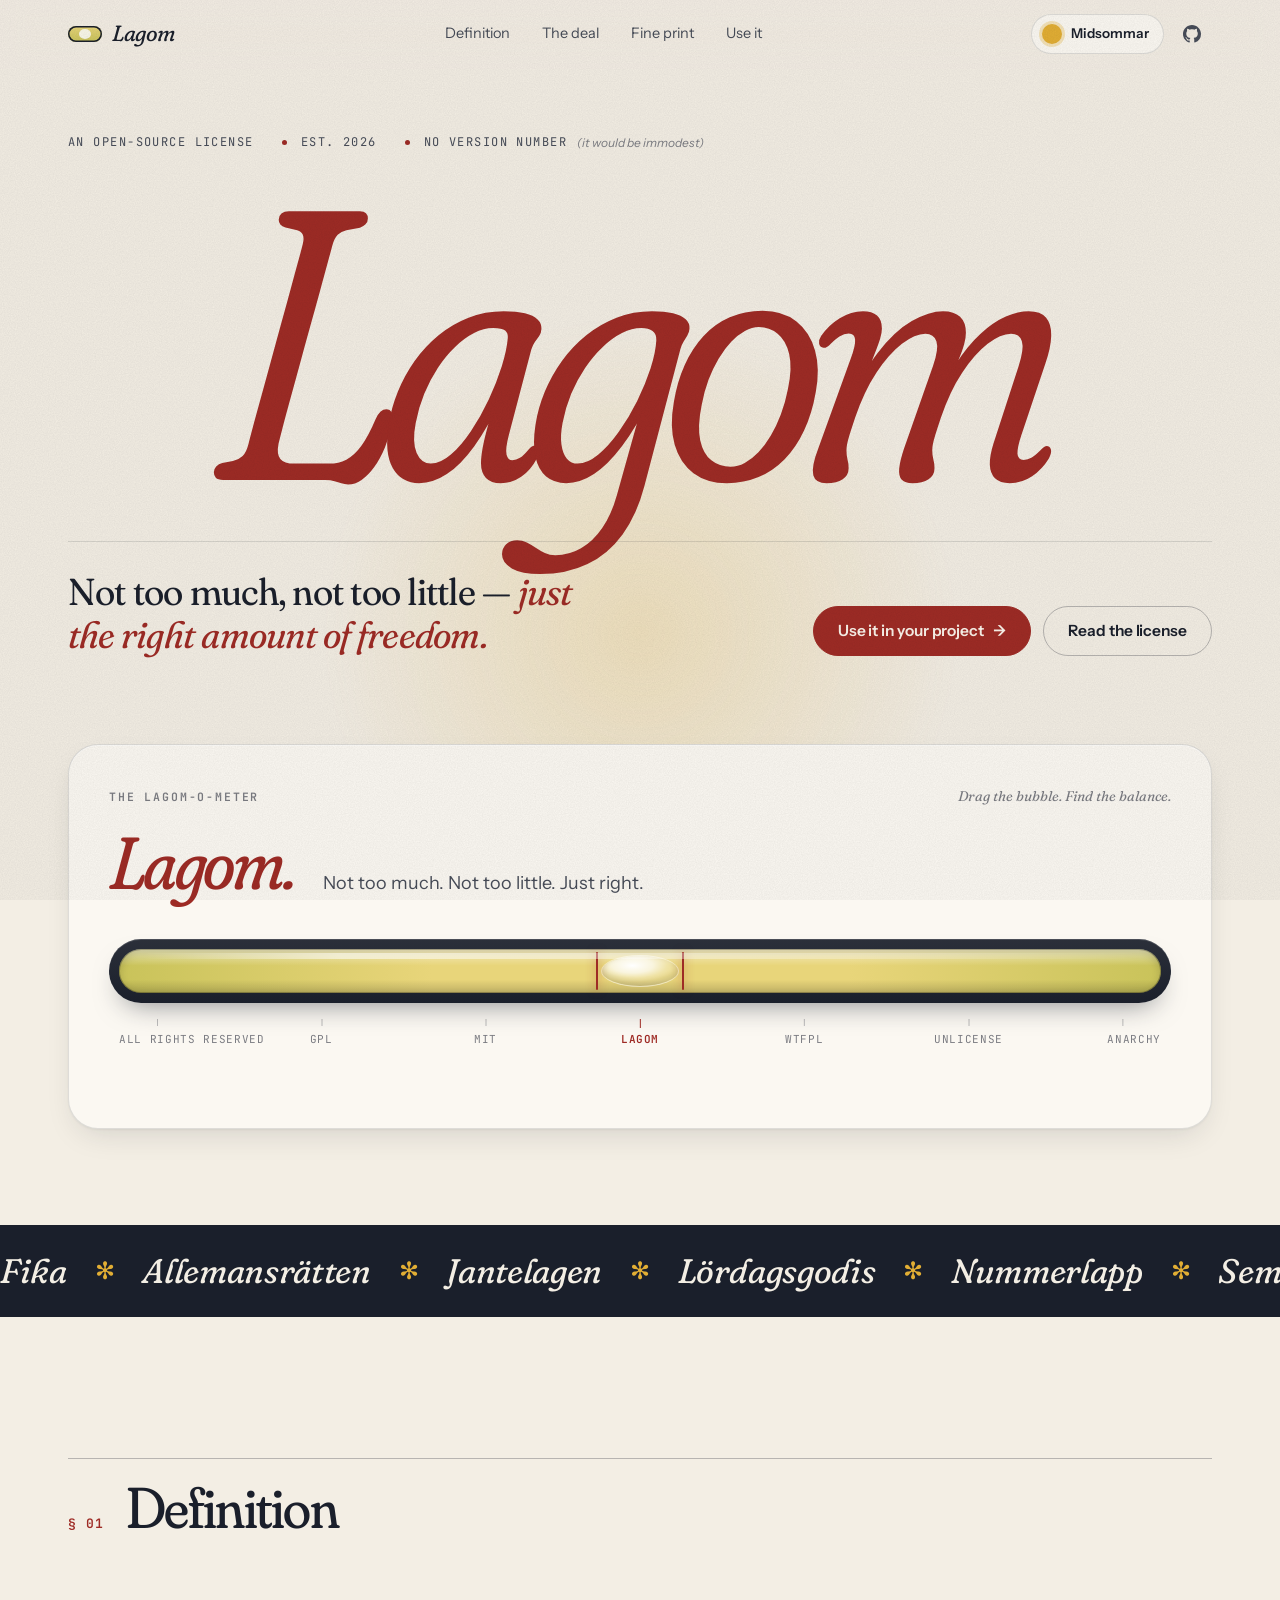
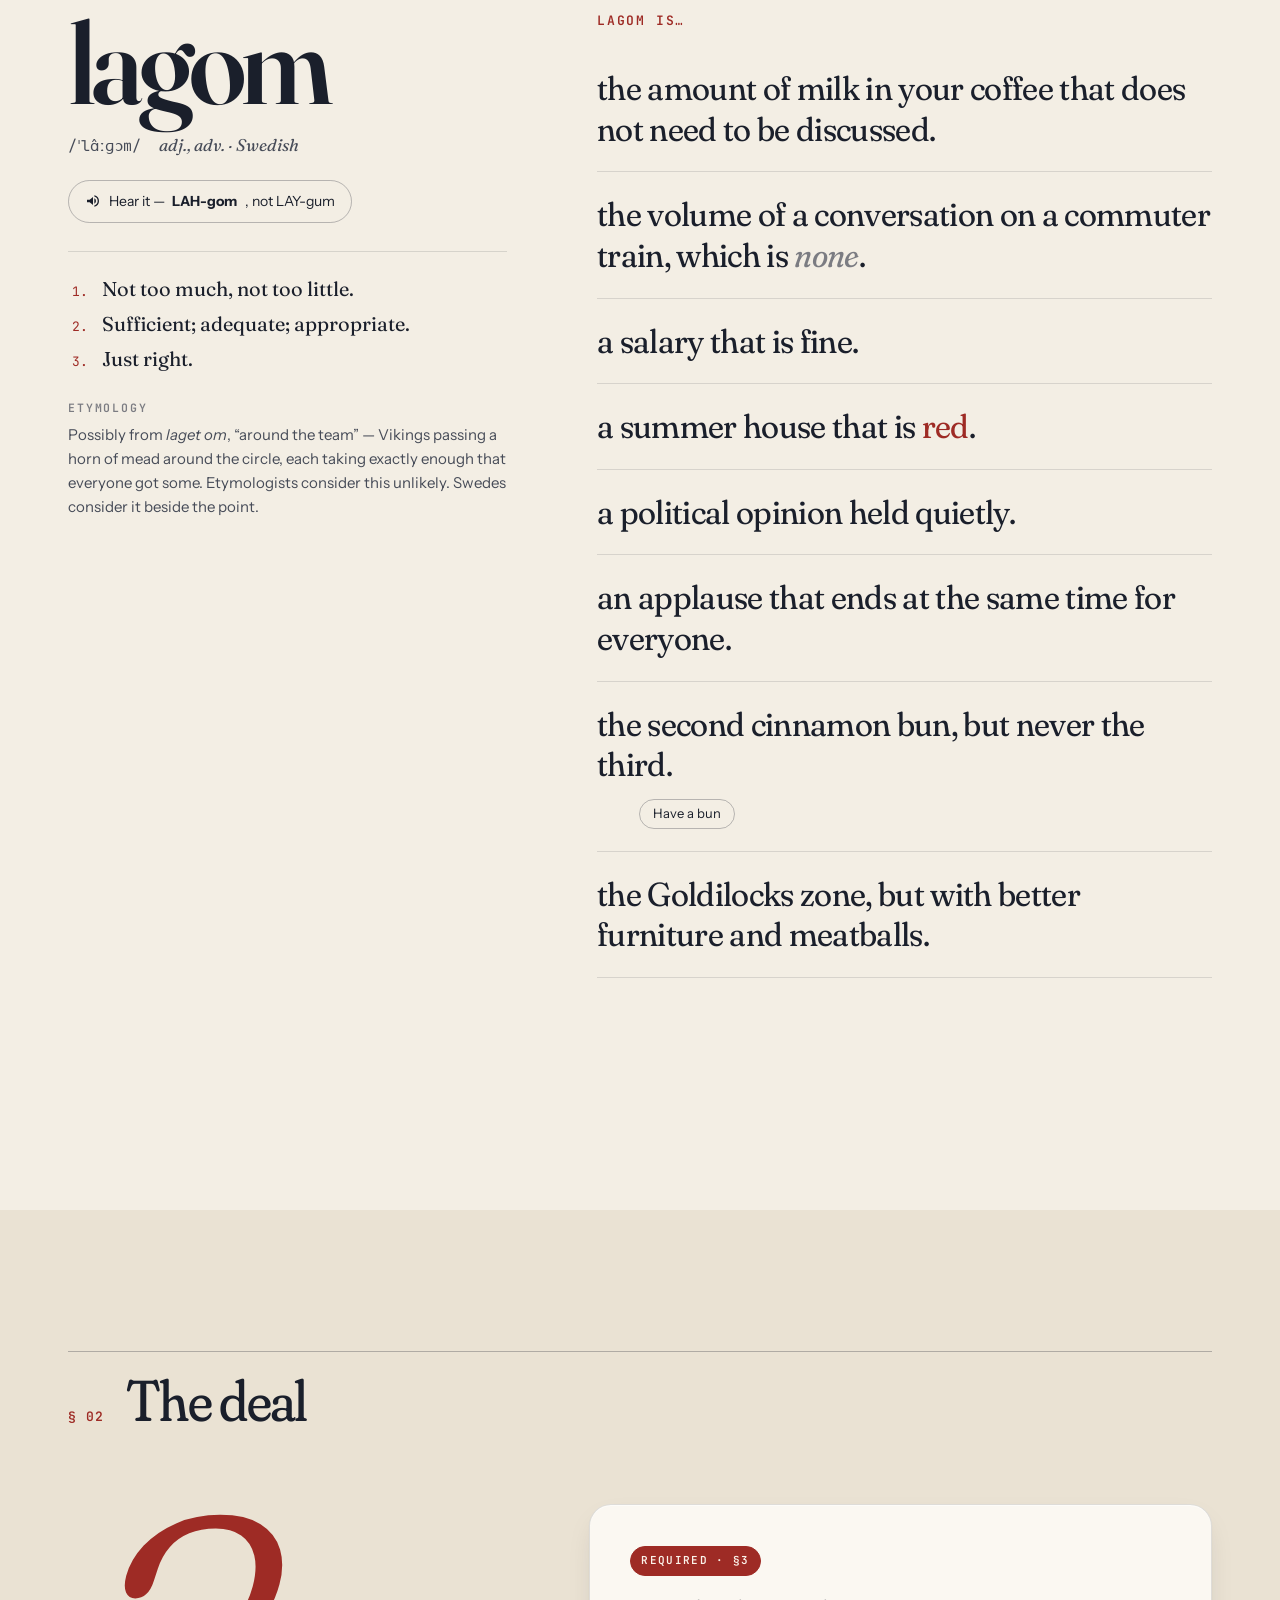
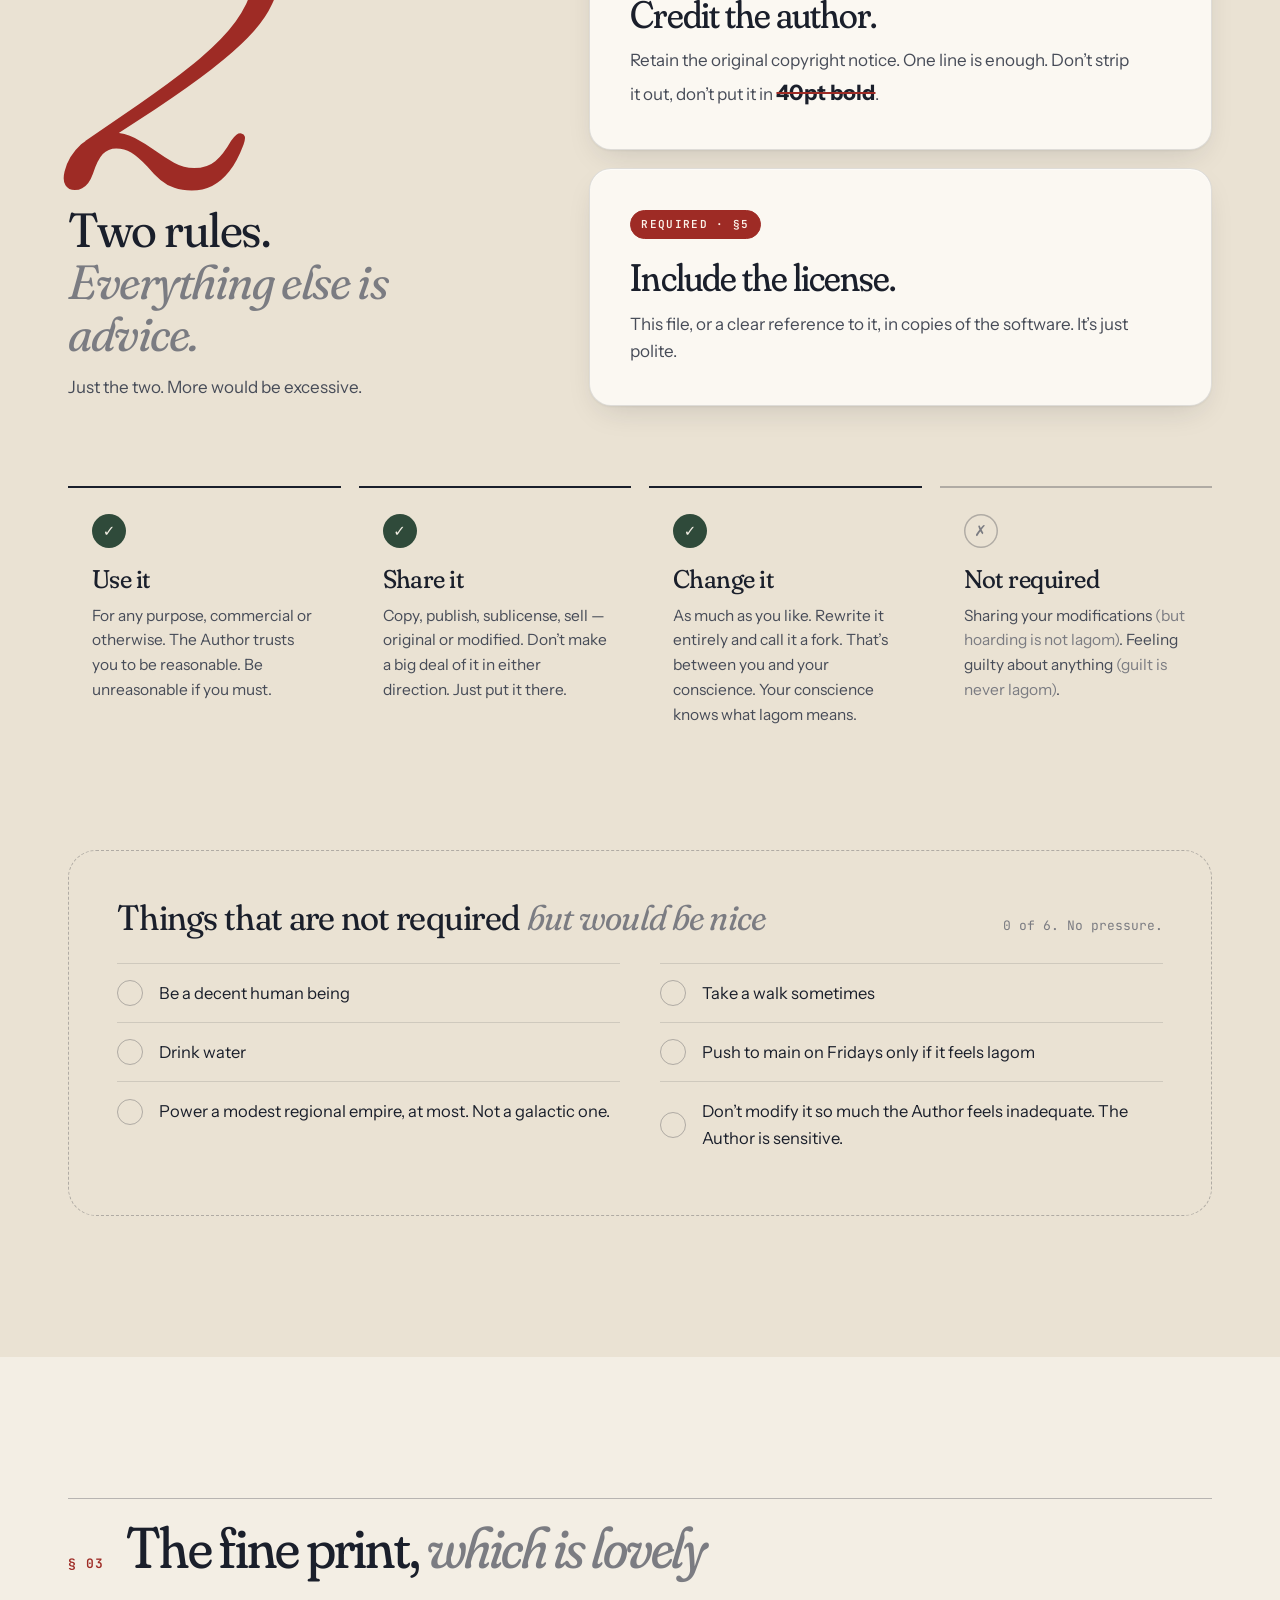
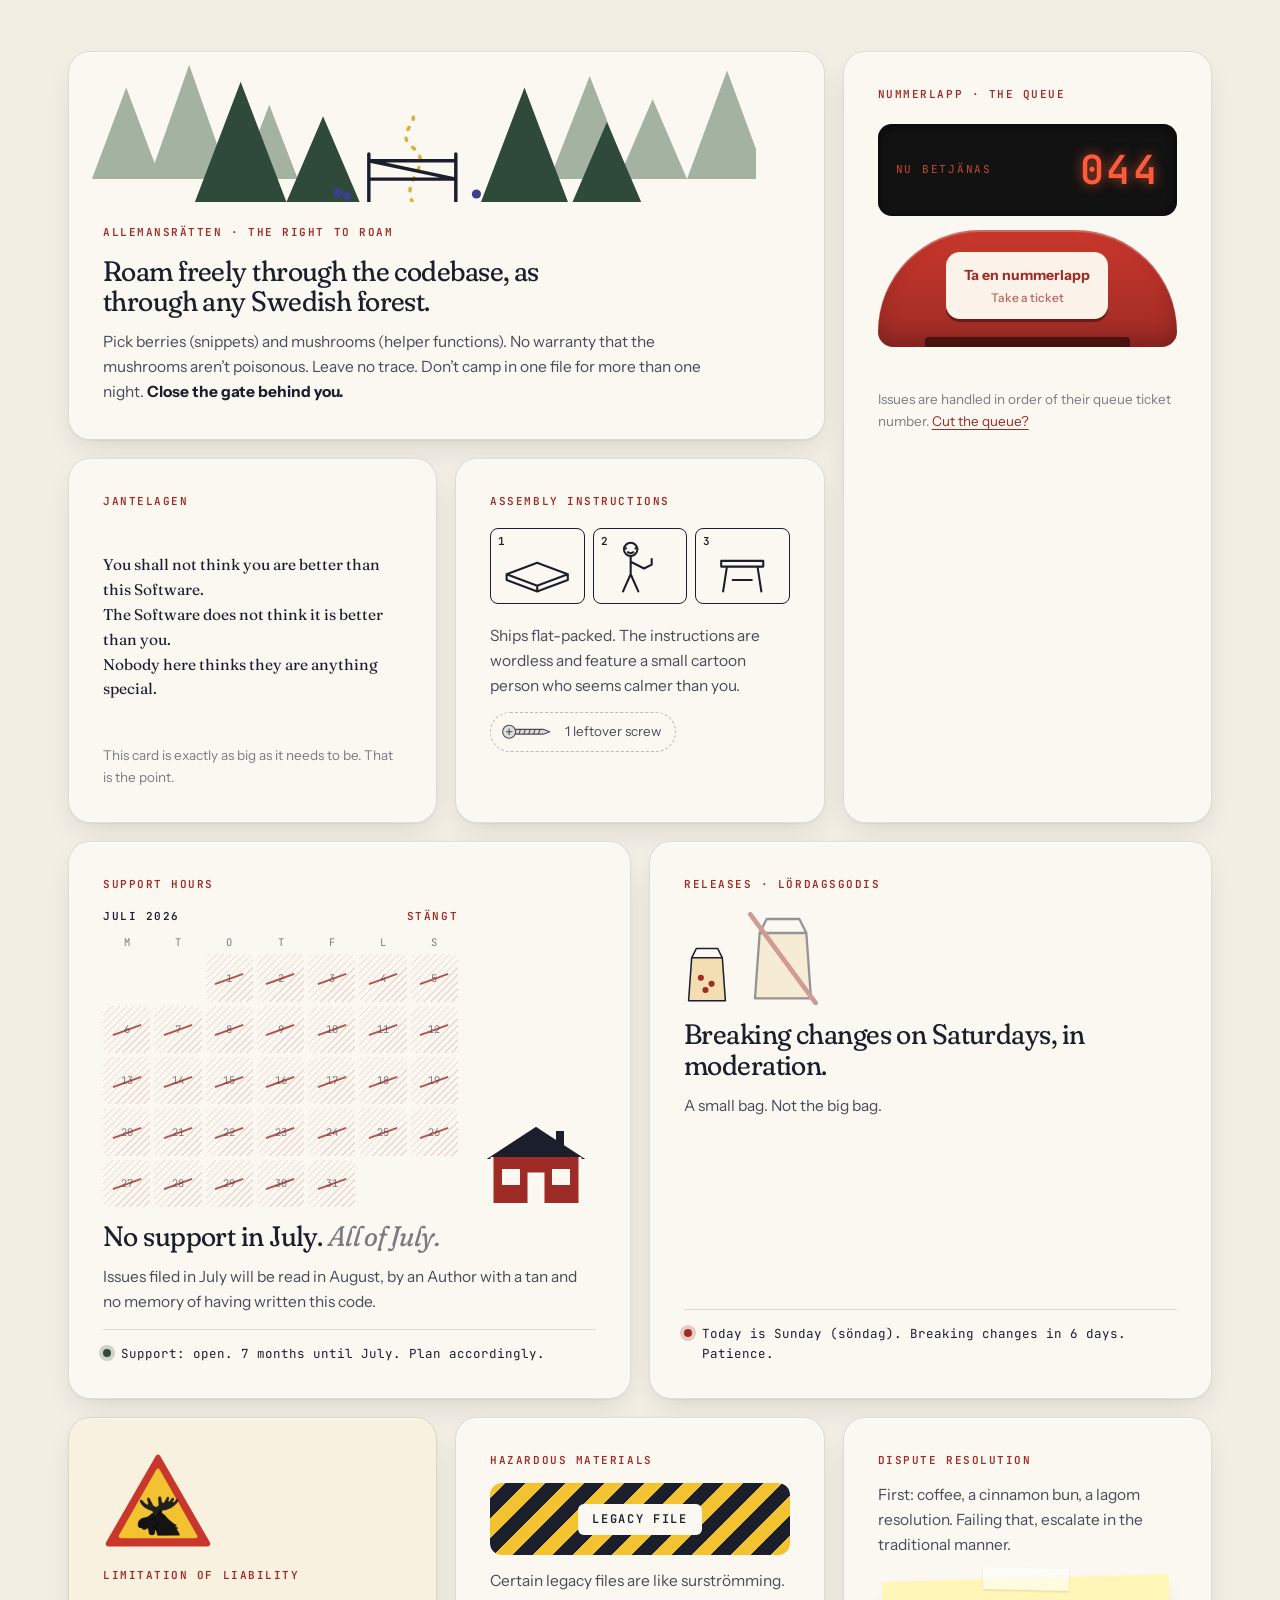
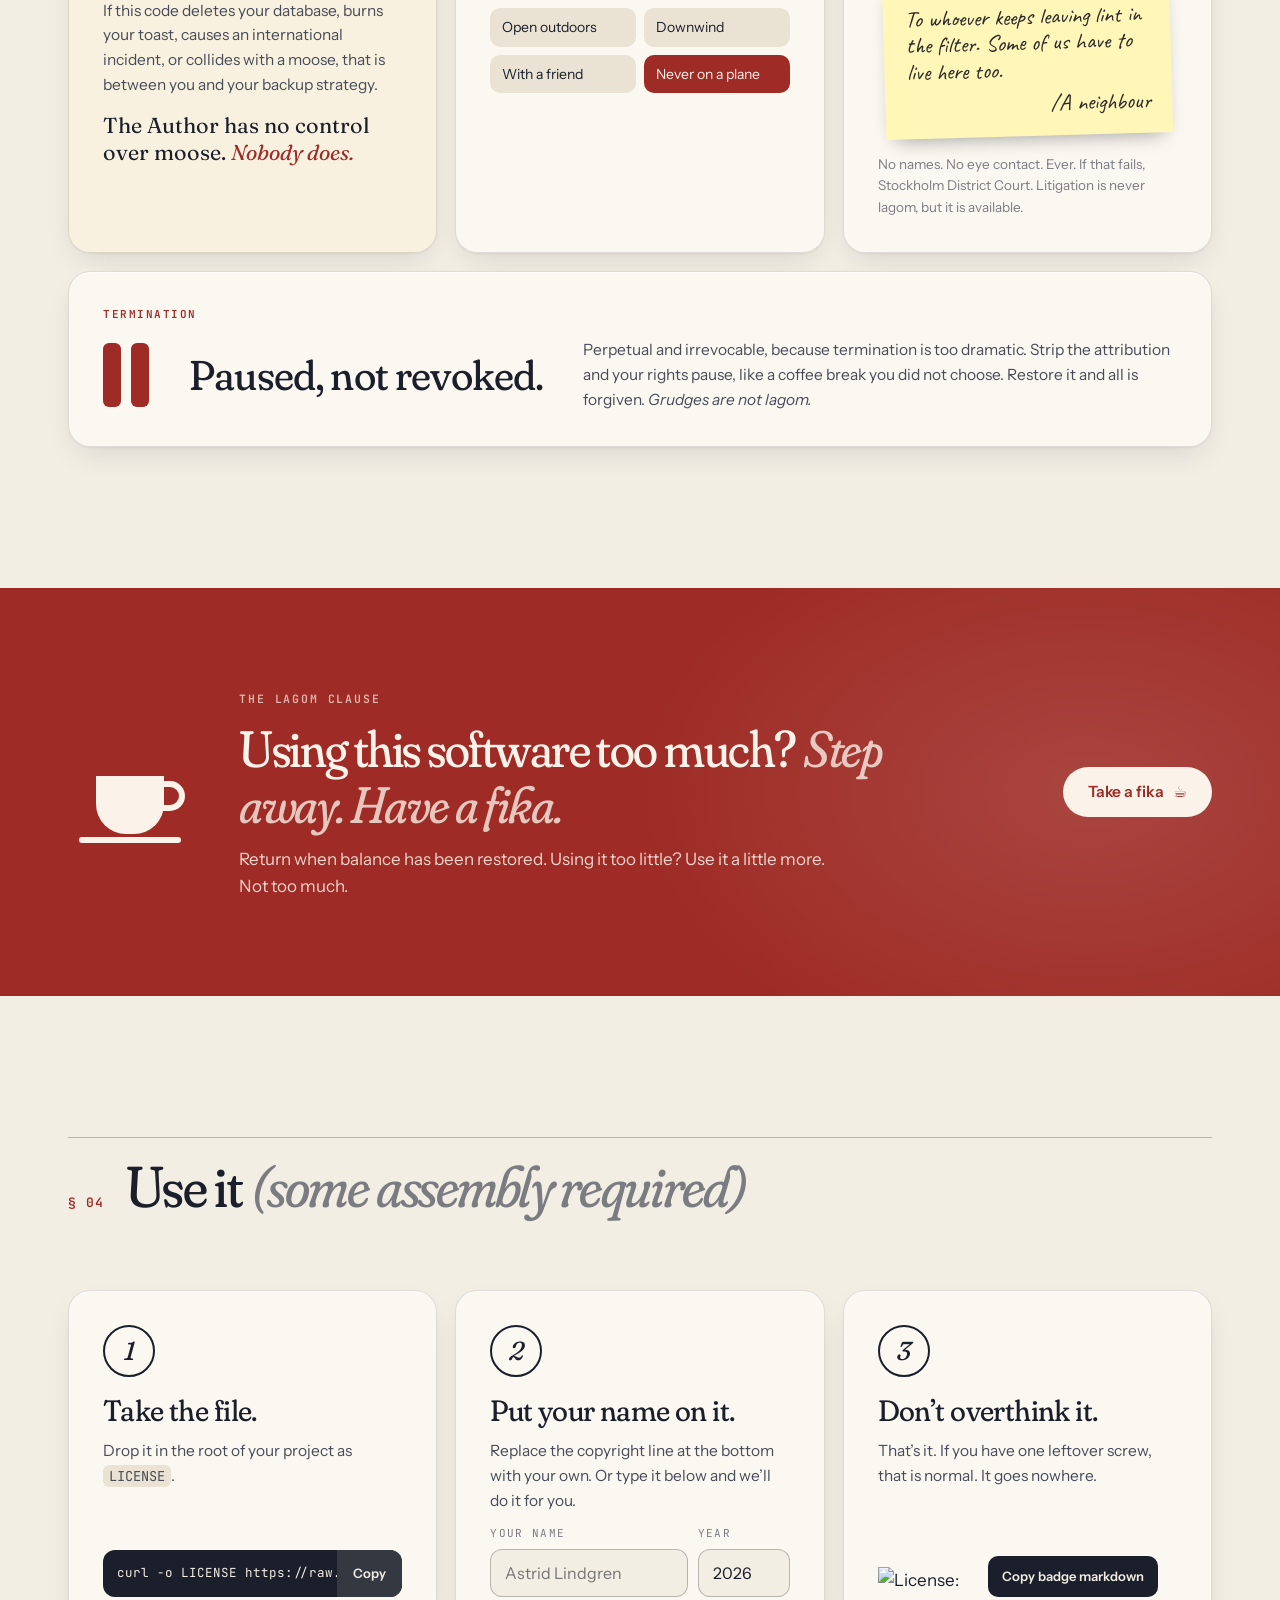
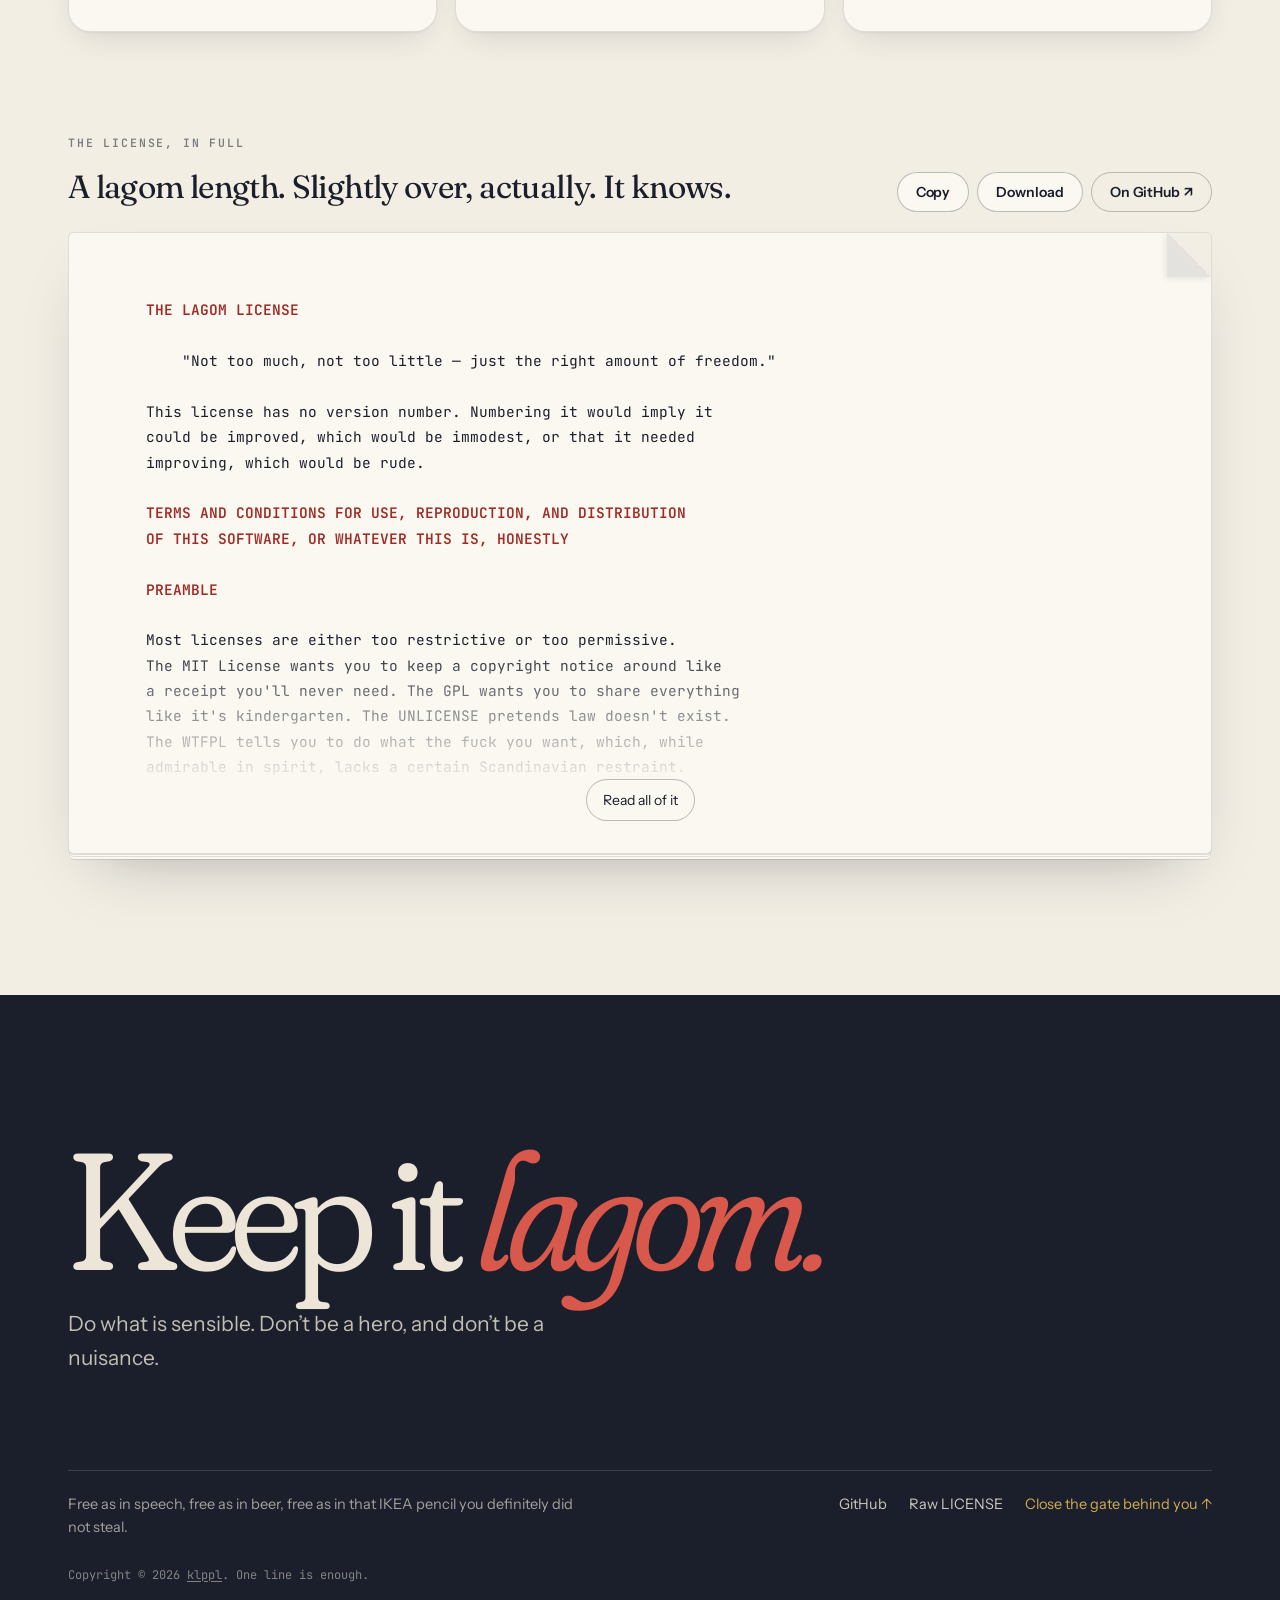
==== index.html @ e349c482 "Add website for GitHub Pages A static site for the Lagom License: spirit-level Lagom-o-meter, dictio" ====
<!doctype html>
<html lang="en">
<head>
  <meta charset="utf-8">
  <meta name="viewport" content="width=device-width, initial-scale=1">
  <title>The Lagom License</title>
  <meta name="description" content="An open-source license for software that doesn't try too hard. Not too much, not too little — just the right amount of freedom.">
  <meta name="theme-color" content="#F3EEE4" media="(prefers-color-scheme: light)">
  <meta name="theme-color" content="#12151C" media="(prefers-color-scheme: dark)">
  <meta property="og:title" content="The Lagom License">
  <meta property="og:description" content="Not too much, not too little — just the right amount of freedom.">
  <meta property="og:type" content="website">
  <meta property="og:url" content="https://klppl.github.io/lagom-license/">
  <meta name="twitter:card" content="summary">
  <link rel="icon" href="favicon.svg" type="image/svg+xml">
  <link rel="preconnect" href="https://fonts.googleapis.com">
  <link rel="preconnect" href="https://fonts.gstatic.com" crossorigin>
  <link rel="stylesheet" href="https://fonts.googleapis.com/css2?family=Fraunces:ital,opsz,wght,SOFT,WONK@0,9..144,300..800,0..100,0..1;1,9..144,300..800,0..100,0..1&family=Instrument+Sans:wght@400..700&family=JetBrains+Mono:wght@400;600&family=Caveat:wght@500&display=swap">
  <link rel="stylesheet" href="styles.css">
  <script>
    document.documentElement.classList.add('js');
    try { var t = localStorage.getItem('lagom-theme'); if (t) document.documentElement.dataset.theme = t; } catch (e) {}
  </script>
  <script src="script.js" defer></script>
</head>
<body>
  <a class="skip" href="#main">Skip to content</a>

  <!-- ─────────────────────────── NAV ─────────────────────────── -->
  <header class="nav">
    <div class="wrap nav__inner">
      <a class="nav__brand" href="#top" aria-label="The Lagom License, back to top">
        <span class="nav__mark" aria-hidden="true"><i></i></span>
        <span>Lagom</span>
      </a>
      <nav class="nav__links" aria-label="Sections">
        <a href="#definition">Definition</a>
        <a href="#deal">The deal</a>
        <a href="#fine-print">Fine print</a>
        <a href="#use">Use it</a>
      </nav>
      <div class="nav__actions">
        <button class="theme-toggle" id="themeToggle" type="button" aria-label="Switch to Midvinter (dark)">
          <span class="theme-toggle__icon" aria-hidden="true"></span>
          <span class="theme-toggle__label" id="themeLabel">Midsommar</span>
        </button>
        <a class="nav__gh" href="https://github.com/klppl/lagom-license" aria-label="View on GitHub">
          <svg viewBox="0 0 16 16" width="18" height="18" aria-hidden="true"><path fill="currentColor" d="M8 0C3.58 0 0 3.58 0 8c0 3.54 2.29 6.53 5.47 7.59.4.07.55-.17.55-.38 0-.19-.01-.82-.01-1.49-2.01.37-2.53-.49-2.69-.94-.09-.23-.48-.94-.82-1.13-.28-.15-.68-.52-.01-.53.63-.01 1.08.58 1.23.82.72 1.21 1.87.87 2.33.66.07-.52.28-.87.51-1.07-1.78-.2-3.64-.89-3.64-3.95 0-.87.31-1.59.82-2.15-.08-.2-.36-1.02.08-2.12 0 0 .67-.21 2.2.82.64-.18 1.32-.27 2-.27.68 0 1.36.09 2 .27 1.53-1.04 2.2-.82 2.2-.82.44 1.1.16 1.92.08 2.12.51.56.82 1.27.82 2.15 0 3.07-1.87 3.75-3.65 3.95.29.25.54.73.54 1.48 0 1.07-.01 1.93-.01 2.2 0 .21.15.46.55.38A8.013 8.013 0 0016 8c0-4.42-3.58-8-8-8z"/></svg>
        </a>
      </div>
    </div>
  </header>

  <main id="main">
    <!-- ─────────────────────────── HERO ─────────────────────────── -->
    <section class="hero" id="top">
      <div class="wrap">
        <ul class="hero__meta rise" style="--d:.05s">
          <li>An open-source license</li>
          <li>Est. 2026</li>
          <li>No version number <span class="muted">(it would be immodest)</span></li>
        </ul>

        <h1 class="hero__title">
          <span class="visually-hidden">The Lagom License</span>
          <span class="hero__word" aria-hidden="true">
            <span style="--i:0">L</span><span style="--i:1">a</span><span style="--i:2">g</span><span style="--i:3">o</span><span style="--i:4">m</span>
          </span>
        </h1>

        <div class="hero__sub rise" style="--d:.7s">
          <p class="hero__tagline">Not too much, not too little — <em>just the right amount of freedom.</em></p>
          <div class="hero__ctas">
            <a class="btn btn--primary" href="#use">Use it in your project <span aria-hidden="true">→</span></a>
            <a class="btn btn--ghost" href="#license">Read the license</a>
          </div>
        </div>

        <!-- The Lagom-o-meter: a spirit level -->
        <figure class="level rise" style="--d:.9s" id="levelRoot" data-state="lagom">
          <figcaption class="level__head">
            <span class="eyebrow">The Lagom-o-meter</span>
            <span class="level__hint">Drag the bubble. Find the balance.</span>
          </figcaption>
          <div class="level__readout">
            <output class="level__word" id="levelWord" for="level">Lagom.</output>
            <p class="level__quip" id="levelQuip" aria-live="polite">Not too much. Not too little. Just right.</p>
          </div>
          <div class="level__body" id="levelBody">
            <div class="level__instrument">
              <input class="level__input" type="range" id="level" min="0" max="100" step="1" value="50" aria-label="How much license do you want?" aria-valuetext="Lagom">
              <span class="level__marks" aria-hidden="true"><i></i><i></i></span>
              <span class="level__glint" aria-hidden="true"></span>
            </div>
            <ol class="level__ticks" aria-hidden="true">
              <li style="--p:0"><span class="long">All rights reserved</span><span class="short">Reserved</span></li>
              <li style="--p:17" class="opt">GPL</li>
              <li style="--p:34" class="opt">MIT</li>
              <li style="--p:50" class="is-center">Lagom</li>
              <li style="--p:67" class="opt">WTFPL</li>
              <li style="--p:84" class="opt">Unlicense</li>
              <li style="--p:100">Anarchy</li>
            </ol>
          </div>
          <p class="level__confetti" id="levelConfetti" aria-hidden="true">Confetti withheld. It would not be lagom.</p>
        </figure>
      </div>
    </section>

    <!-- ─────────────────────────── MARQUEE ─────────────────────────── -->
    <div class="marquee" aria-hidden="true">
      <div class="marquee__track">
        <span>Fika</span><b>✻</b><span>Allemansrätten</span><b>✻</b><span>Jantelagen</span><b>✻</b><span>Lördagsgodis</span><b>✻</b><span>Nummerlapp</span><b>✻</b><span>Semester</span><b>✻</b><span>Kanelbulle</span><b>✻</b><span>Surströmming</span><b>✻</b><span>Älgvarning</span><b>✻</b><span>Lagom</span><b>✻</b>
        <span>Fika</span><b>✻</b><span>Allemansrätten</span><b>✻</b><span>Jantelagen</span><b>✻</b><span>Lördagsgodis</span><b>✻</b><span>Nummerlapp</span><b>✻</b><span>Semester</span><b>✻</b><span>Kanelbulle</span><b>✻</b><span>Surströmming</span><b>✻</b><span>Älgvarning</span><b>✻</b><span>Lagom</span><b>✻</b>
      </div>
    </div>

    <!-- ─────────────────────────── DEFINITION ─────────────────────────── -->
    <section class="section" id="definition">
      <div class="wrap">
        <header class="sec-head reveal">
          <span class="sec-head__num">§ 01</span>
          <h2 class="sec-head__title">Definition</h2>
        </header>

        <div class="def">
          <aside class="def__entry reveal">
            <p class="def__word">lagom</p>
            <p class="def__phon">
              <span class="mono">/ˈlɑ̂ːɡɔm/</span>
              <span class="def__pos">adj., adv. · Swedish</span>
            </p>
            <button class="pill-btn" id="sayIt" type="button">
              <svg viewBox="0 0 24 24" width="16" height="16" aria-hidden="true"><path fill="currentColor" d="M3 10v4h4l5 4V6L7 10H3zm13.5 2a4.5 4.5 0 00-2.5-4.03v8.05A4.5 4.5 0 0016.5 12zM14 3.23v2.06a7 7 0 010 13.42v2.06A9 9 0 0014 3.23z"/></svg>
              Hear it — <strong>LAH-gom</strong>, not LAY-gum
            </button>
            <ol class="def__senses">
              <li>Not too much, not too little.</li>
              <li>Sufficient; adequate; appropriate.</li>
              <li>Just right.</li>
            </ol>
            <p class="def__etym">
              <span class="eyebrow">Etymology</span>
              Possibly from <em>laget om</em>, “around the team” — Vikings passing a horn of mead around the circle, each taking exactly enough that everyone got some. Etymologists consider this unlikely. Swedes consider it beside the point.
            </p>
          </aside>

          <div class="def__list">
            <p class="def__lead reveal">Lagom is…</p>
            <ul class="lines">
              <li class="reveal">the amount of milk in your coffee that does not need to be discussed.</li>
              <li class="reveal">the volume of a conversation on a commuter train, which is <em>none</em>.</li>
              <li class="reveal">a salary that is fine.</li>
              <li class="reveal">a summer house that is <span class="falu">red</span>.</li>
              <li class="reveal">a political opinion held quietly.</li>
              <li class="reveal">an applause that ends at the same time for everyone.</li>
              <li class="reveal lines__bun">
                <span>the second cinnamon bun, but never the third.</span>
                <span class="bun" id="bun" data-count="0">
                  <span class="bun__plate" id="bunPlate" aria-hidden="true"></span>
                  <button class="pill-btn pill-btn--small" id="bunBtn" type="button">Have a bun</button>
                  <span class="bun__msg" id="bunMsg" aria-live="polite"></span>
                </span>
              </li>
              <li class="reveal">the Goldilocks zone, but with better furniture and meatballs.</li>
            </ul>
            <p class="def__coda reveal">It cannot be measured, only felt. To ask <q>how much is lagom?</q> is itself slightly un‑lagom.</p>
          </div>
        </div>
      </div>
    </section>

    <!-- ─────────────────────────── THE DEAL ─────────────────────────── -->
    <section class="section section--alt" id="deal">
      <div class="wrap">
        <header class="sec-head reveal">
          <span class="sec-head__num">§ 02</span>
          <h2 class="sec-head__title">The deal</h2>
        </header>

        <div class="deal">
          <div class="deal__intro reveal">
            <p class="deal__two" aria-hidden="true">2</p>
            <h3 class="deal__headline">Two rules.<br><em>Everything else is advice.</em></h3>
            <p class="deal__lede">Just the two. More would be excessive.</p>
          </div>

          <div class="deal__rules">
            <article class="rule reveal">
              <span class="chip chip--req">Required · §3</span>
              <h4>Credit the author.</h4>
              <p>Retain the original copyright notice. One line is enough. Don’t strip it out, don’t put it in <span class="big-bold">40pt bold</span>.</p>
            </article>
            <article class="rule reveal">
              <span class="chip chip--req">Required · §5</span>
              <h4>Include the license.</h4>
              <p>This file, or a clear reference to it, in copies of the software. It’s just polite.</p>
            </article>
          </div>
        </div>

        <div class="grants">
          <article class="grant reveal">
            <span class="grant__icon" aria-hidden="true">✓</span>
            <h4>Use it</h4>
            <p>For any purpose, commercial or otherwise. The Author trusts you to be reasonable. Be unreasonable if you must.</p>
          </article>
          <article class="grant reveal">
            <span class="grant__icon" aria-hidden="true">✓</span>
            <h4>Share it</h4>
            <p>Copy, publish, sublicense, sell — original or modified. Don’t make a big deal of it in either direction. Just put it there.</p>
          </article>
          <article class="grant reveal">
            <span class="grant__icon" aria-hidden="true">✓</span>
            <h4>Change it</h4>
            <p>As much as you like. Rewrite it entirely and call it a fork. That’s between you and your conscience. Your conscience knows what lagom means.</p>
          </article>
          <article class="grant grant--no reveal">
            <span class="grant__icon" aria-hidden="true">✗</span>
            <h4>Not required</h4>
            <p>Sharing your modifications <span class="muted">(but hoarding is not lagom)</span>. Feeling guilty about anything <span class="muted">(guilt is never lagom)</span>.</p>
          </article>
        </div>

        <div class="nice reveal">
          <div class="nice__head">
            <h3>Things that are not required <em>but would be nice</em></h3>
            <p class="nice__progress" id="niceProgress" aria-live="polite">0 of 6. No pressure.</p>
          </div>
          <ul class="nice__list" id="niceList">
            <li><label><input type="checkbox" value="human"><span class="tick" aria-hidden="true"></span>Be a decent human being</label></li>
            <li><label><input type="checkbox" value="walk"><span class="tick" aria-hidden="true"></span>Take a walk sometimes</label></li>
            <li><label><input type="checkbox" value="water"><span class="tick" aria-hidden="true"></span>Drink water</label></li>
            <li><label><input type="checkbox" value="friday"><span class="tick" aria-hidden="true"></span>Push to main on Fridays only if it feels lagom</label></li>
            <li><label><input type="checkbox" value="empire"><span class="tick" aria-hidden="true"></span>Power a modest regional empire, at most. Not a galactic one.</label></li>
            <li><label><input type="checkbox" value="sensitive"><span class="tick" aria-hidden="true"></span>Don’t modify it so much the Author feels inadequate. The Author is sensitive.</label></li>
          </ul>
        </div>
      </div>
    </section>

    <!-- ─────────────────────────── FINE PRINT ─────────────────────────── -->
    <section class="section" id="fine-print">
      <div class="wrap">
        <header class="sec-head reveal">
          <span class="sec-head__num">§ 03</span>
          <h2 class="sec-head__title">The fine print, <em>which is lovely</em></h2>
        </header>

        <div class="bento">
          <!-- Allemansrätten -->
          <article class="card card--roam reveal">
            <svg class="forest" viewBox="0 0 600 160" preserveAspectRatio="xMidYMax slice" aria-hidden="true">
              <g class="forest__far">
                <path d="M20 140 L50 60 L80 140Z M70 140 L105 40 L140 140Z M150 140 L175 75 L200 140Z M420 140 L455 50 L490 140Z M480 140 L510 70 L540 140Z M540 140 L575 45 L610 140Z"/>
              </g>
              <g class="forest__near">
                <path d="M110 160 L150 55 L190 160Z M190 160 L222 85 L254 160Z M360 160 L398 60 L436 160Z M440 160 L470 90 L500 160Z"/>
              </g>
              <path class="forest__path" d="M300 160 C 290 140, 320 128, 300 112 C 285 100, 305 92, 300 84" fill="none"/>
              <g class="forest__gate">
                <path d="M262 160 V118 M338 160 V118 M262 124 H338 M262 140 H338 M262 124 L338 140"/>
              </g>
              <circle class="forest__berry" cx="235" cy="152" r="4"/><circle class="forest__berry" cx="243" cy="155" r="3.5"/>
              <circle class="forest__berry" cx="356" cy="153" r="4"/>
            </svg>
            <span class="card__kicker">Allemansrätten · The right to roam</span>
            <h3>Roam freely through the codebase, as through any Swedish forest.</h3>
            <p>Pick berries (snippets) and mushrooms (helper functions). No warranty that the mushrooms aren’t poisonous. Leave no trace. Don’t camp in one file for more than one night. <strong>Close the gate behind you.</strong></p>
          </article>

          <!-- Queue ticket -->
          <article class="card card--queue reveal">
            <span class="card__kicker">Nummerlapp · The queue</span>
            <div class="queue">
              <div class="queue__display" aria-live="polite">
                <span class="queue__label">Nu betjänas</span>
                <span class="queue__now" id="queueNow">042</span>
              </div>
              <div class="queue__machine">
                <button class="queue__take" id="queueTake" type="button">Ta en nummerlapp <span>Take a ticket</span></button>
                <div class="queue__slot"></div>
              </div>
              <div class="ticket" id="ticket" hidden><span class="ticket__label">Ditt nummer</span><span class="ticket__num" id="ticketNum">000</span><span class="ticket__note" id="ticketNote" aria-live="polite">Estimated wait: lagom.</span></div>
            </div>
            <p class="card__small">Issues are handled in order of their queue ticket number. <button class="link-btn" id="cutQueue" type="button">Cut the queue?</button></p>
            <p class="queue__guilt" id="queueGuilt" aria-live="polite" hidden>The only truly unforgivable act. The Author will not say anything about it. The Author will think about it, at length, for years.</p>
          </article>

          <!-- Jantelagen -->
          <article class="card card--jante reveal">
            <span class="card__kicker">Jantelagen</span>
            <p class="jante">You shall not think you are better than this Software.<br>The Software does not think it is better than you.<br>Nobody here thinks they are anything special.</p>
            <p class="card__small">This card is exactly as big as it needs to be. That is the point.</p>
          </article>

          <!-- Assembly -->
          <article class="card card--assembly reveal">
            <span class="card__kicker">Assembly instructions</span>
            <ol class="flatpack" aria-label="Wordless assembly instructions">
              <li aria-label="Step one: a flat box">
                <svg viewBox="0 0 80 64" aria-hidden="true"><path d="M8 40 L40 52 L72 40 L40 28Z M8 40 V46 L40 58 V52 M72 40 V46 L40 58"/></svg>
              </li>
              <li aria-label="Step two: a calm person with an Allen key">
                <svg viewBox="0 0 80 64" aria-hidden="true"><circle cx="30" cy="14" r="7"/><path d="M30 21 V40 M30 40 L22 58 M30 40 L38 58 M30 27 L44 34 L52 30 M52 30 L52 24 M25 13 h0.1 M35 13 h0.1 M27 17 q3 2 6 0"/></svg>
              </li>
              <li aria-label="Step three: a finished stool">
                <svg viewBox="0 0 80 64" aria-hidden="true"><path d="M18 26 H62 V32 H18Z M24 32 L20 58 M56 32 L60 58 M30 46 H50"/></svg>
              </li>
            </ol>
            <p>Ships flat-packed. The instructions are wordless and feature a small cartoon person who seems calmer than you.</p>
            <button class="screw" id="screw" type="button" aria-describedby="screwMsg">
              <svg viewBox="0 0 64 24" width="64" height="24" aria-hidden="true"><circle cx="10" cy="12" r="8"/><path d="M6 12 H14 M10 8 V16" class="screw__slot"/><path d="M18 9 H52 L60 12 L52 15 H18Z M24 9 L22 15 M30 9 L28 15 M36 9 L34 15 M42 9 L40 15 M48 9 L46 15" class="screw__shaft"/></svg>
              <span>1 leftover screw</span>
            </button>
            <p class="screw__msg" id="screwMsg" aria-live="polite"></p>
          </article>

          <!-- July -->
          <article class="card card--july reveal">
            <span class="card__kicker">Support hours</span>
            <div class="july">
              <div class="july__cal" id="julyCal" aria-hidden="true"></div>
              <div class="july__side">
                <svg class="house" viewBox="0 0 120 90" aria-hidden="true">
                  <path class="house__roof" d="M8 42 L60 8 L112 42Z"/>
                  <rect class="house__body" x="16" y="40" width="88" height="46"/>
                  <path class="house__trim" d="M16 40 V86 M104 40 V86 M8 42 L60 8 L112 42"/>
                  <rect class="house__win" x="26" y="52" width="18" height="16"/>
                  <rect class="house__win" x="76" y="52" width="18" height="16"/>
                  <path class="house__trim" d="M35 52 V68 M26 60 H44 M85 52 V68 M76 60 H94"/>
                  <rect class="house__door" x="52" y="56" width="16" height="30"/>
                  <rect class="house__chim" x="80" y="14" width="8" height="16"/>
                </svg>
              </div>
            </div>
            <h3>No support in July. <em>All of July.</em></h3>
            <p>Issues filed in July will be read in August, by an Author with a tan and no memory of having written this code.</p>
            <p class="status" id="julyStatus"></p>
          </article>

          <!-- Lördagsgodis -->
          <article class="card card--candy reveal">
            <span class="card__kicker">Releases · Lördagsgodis</span>
            <div class="bags" aria-hidden="true">
              <svg class="bag bag--small" viewBox="0 0 60 80"><path d="M10 18 L50 18 L54 74 L6 74Z"/><path d="M10 18 L16 6 L44 6 L50 18" class="bag__top"/><circle cx="22" cy="44" r="4"/><circle cx="36" cy="52" r="4"/><circle cx="28" cy="60" r="4"/></svg>
              <svg class="bag bag--big" viewBox="0 0 60 80"><path d="M10 18 L50 18 L54 74 L6 74Z"/><path d="M10 18 L16 6 L44 6 L50 18" class="bag__top"/><path d="M2 2 L58 78" class="bag__no"/></svg>
            </div>
            <h3>Breaking changes on Saturdays, in moderation.</h3>
            <p>A small bag. Not the big bag.</p>
            <p class="status" id="candyStatus"></p>
          </article>

          <!-- Moose -->
          <article class="card card--moose reveal">
            <div class="moose-sign" aria-hidden="true">
              <svg viewBox="0 0 120 106"><path d="M60 6 L114 100 H6Z" class="moose-sign__edge"/><path d="M60 20 L101 92 H19Z" class="moose-sign__face"/></svg>
              <span class="moose-sign__glyph">🫎</span>
            </div>
            <span class="card__kicker">Limitation of liability</span>
            <p>If this code deletes your database, burns your toast, causes an international incident, or collides with a moose, that is between you and your backup strategy.</p>
            <p class="card__punch">The Author has no control over moose. <em>Nobody does.</em></p>
          </article>

          <!-- Surströmming -->
          <article class="card card--fish reveal">
            <span class="card__kicker">Hazardous materials</span>
            <div class="hazard" aria-hidden="true"><span>Legacy file</span></div>
            <p>Certain legacy files are like surströmming.</p>
            <ul class="hazard__rules">
              <li>Open outdoors</li>
              <li>Downwind</li>
              <li>With a friend</li>
              <li>Never on a plane</li>
            </ul>
          </article>

          <!-- Laundry room note -->
          <article class="card card--note reveal">
            <span class="card__kicker">Dispute resolution</span>
            <p>First: coffee, a cinnamon bun, a lagom resolution. Failing that, escalate in the traditional manner.</p>
            <div class="note">
              <span class="note__tape" aria-hidden="true"></span>
              <p>To whoever keeps leaving lint in the filter. Some of us have to live here too.</p>
              <p class="note__sig">/A neighbour</p>
            </div>
            <p class="card__small">No names. No eye contact. Ever. If that fails, Stockholm District Court. Litigation is never lagom, but it is available.</p>
          </article>

          <!-- Termination -->
          <article class="card card--pause reveal">
            <span class="card__kicker">Termination</span>
            <div class="pause" aria-hidden="true"><i></i><i></i></div>
            <h3>Paused, not revoked.</h3>
            <p>Perpetual and irrevocable, because termination is too dramatic. Strip the attribution and your rights pause, like a coffee break you did not choose. Restore it and all is forgiven. <em>Grudges are not lagom.</em></p>
          </article>
        </div>
      </div>
    </section>

    <!-- ─────────────────────────── FIKA BAND ─────────────────────────── -->
    <section class="fika-band" aria-labelledby="fikaTitle">
      <div class="wrap fika-band__inner">
        <svg class="cup" viewBox="0 0 120 120" aria-hidden="true">
          <path class="cup__steam" d="M48 34 c-6 -8 6 -12 0 -22"/>
          <path class="cup__steam" d="M62 34 c-6 -8 6 -12 0 -22"/>
          <path class="cup__steam" d="M76 34 c-6 -8 6 -12 0 -22"/>
          <path class="cup__body" d="M28 44 H96 V72 a30 30 0 0 1 -30 30 H58 a30 30 0 0 1 -30 -30Z"/>
          <path class="cup__handle" d="M96 52 h6 a12 12 0 0 1 0 24 h-8"/>
          <path class="cup__saucer" d="M14 108 H110"/>
        </svg>
        <div>
          <p class="eyebrow eyebrow--light">The Lagom Clause</p>
          <h2 id="fikaTitle">Using this software too much? <em>Step away. Have a fika.</em></h2>
          <p>Return when balance has been restored. Using it too little? Use it a little more. Not too much.</p>
        </div>
        <button class="btn btn--paper" id="fikaOpen" type="button">Take a fika <span aria-hidden="true">☕</span></button>
      </div>
    </section>

    <!-- ─────────────────────────── USE IT ─────────────────────────── -->
    <section class="section" id="use">
      <div class="wrap">
        <header class="sec-head reveal">
          <span class="sec-head__num">§ 04</span>
          <h2 class="sec-head__title">Use it <em>(some assembly required)</em></h2>
        </header>

        <ol class="steps">
          <li class="step reveal">
            <span class="step__n">1</span>
            <h3>Take the file.</h3>
            <p>Drop it in the root of your project as <code>LICENSE</code>.</p>
            <div class="code">
              <code id="curlCmd">curl -o LICENSE https://raw.githubusercontent.com/klppl/lagom-license/main/LICENSE</code>
              <button class="copy" type="button" data-copy="#curlCmd">Copy</button>
            </div>
          </li>
          <li class="step reveal">
            <span class="step__n">2</span>
            <h3>Put your name on it.</h3>
            <p>Replace the copyright line at the bottom with your own. Or type it below and we’ll do it for you.</p>
            <div class="personal">
              <label class="field">
                <span>Your name</span>
                <input id="pName" type="text" placeholder="Astrid Lindgren" autocomplete="name" spellcheck="false">
              </label>
              <label class="field field--year">
                <span>Year</span>
                <input id="pYear" type="text" inputmode="numeric" maxlength="9">
              </label>
            </div>
          </li>
          <li class="step reveal">
            <span class="step__n">3</span>
            <h3>Don’t overthink it.</h3>
            <p>That’s it. If you have one leftover screw, that is normal. It goes nowhere.</p>
            <div class="badge-row">
              <img src="https://img.shields.io/badge/license-lagom-9E2B25" alt="License: Lagom badge" width="98" height="20" loading="lazy">
              <button class="copy" type="button" data-copy-text="[![License: Lagom](https://img.shields.io/badge/license-lagom-9E2B25)](https://klppl.github.io/lagom-license/)">Copy badge markdown</button>
            </div>
          </li>
        </ol>

        <!-- The full license -->
        <div class="doc-wrap" id="license">
          <div class="doc-bar reveal">
            <div>
              <p class="eyebrow">The license, in full</p>
              <p class="doc-bar__sub">A lagom length. Slightly over, actually. It knows.</p>
            </div>
            <div class="doc-bar__actions">
              <button class="btn btn--small" type="button" id="docCopy">Copy</button>
              <button class="btn btn--small" type="button" id="docDownload">Download</button>
              <a class="btn btn--small btn--ghost" href="https://github.com/klppl/lagom-license/blob/main/LICENSE">On GitHub ↗</a>
            </div>
          </div>
          <article class="doc reveal" id="doc" data-collapsed="true">
            <pre class="doc__text" id="licenseText">Loading the license. Calmly.</pre>
            <div class="doc__fade">
              <button class="pill-btn" type="button" id="docExpand" aria-expanded="false" aria-controls="doc">Read all of it</button>
            </div>
          </article>
        </div>
      </div>
    </section>
  </main>

  <!-- ─────────────────────────── FOOTER ─────────────────────────── -->
  <footer class="footer">
    <div class="wrap">
      <p class="footer__big">Keep it <em>lagom.</em></p>
      <p class="footer__lede">Do what is sensible. Don’t be a hero, and don’t be a nuisance.</p>
      <div class="footer__row">
        <p>Free as in speech, free as in beer, free as in that IKEA pencil you definitely did not steal.</p>
        <nav class="footer__links" aria-label="Footer">
          <a href="https://github.com/klppl/lagom-license">GitHub</a>
          <a href="https://raw.githubusercontent.com/klppl/lagom-license/main/LICENSE">Raw LICENSE</a>
          <a href="#top" class="footer__gate">Close the gate behind you ↑</a>
        </nav>
      </div>
      <p class="footer__copy">Copyright © 2026 <a href="https://github.com/klppl">klppl</a>. One line is enough.</p>
    </div>
  </footer>

  <!-- ─────────────────────────── FIKA DIALOG ─────────────────────────── -->
  <dialog class="fika" id="fika" aria-labelledby="fikaDlgTitle">
    <div class="fika__inner">
      <svg class="cup cup--big" viewBox="0 0 120 120" aria-hidden="true">
        <path class="cup__steam" d="M48 34 c-6 -8 6 -12 0 -22"/>
        <path class="cup__steam" d="M62 34 c-6 -8 6 -12 0 -22"/>
        <path class="cup__steam" d="M76 34 c-6 -8 6 -12 0 -22"/>
        <path class="cup__body" d="M28 44 H96 V72 a30 30 0 0 1 -30 30 H58 a30 30 0 0 1 -30 -30Z"/>
        <path class="cup__handle" d="M96 52 h6 a12 12 0 0 1 0 24 h-8"/>
        <path class="cup__saucer" d="M14 108 H110"/>
      </svg>
      <h2 id="fikaDlgTitle">Fika.</h2>
      <p class="fika__line" id="fikaLine">Breathe in. The code will still be there.</p>
      <p class="fika__timer mono" id="fikaTimer">0:00</p>
      <form method="dialog">
        <button class="btn btn--primary" type="submit" autofocus>Balance restored</button>
      </form>
    </div>
  </dialog>

  <div class="toast" id="toast" role="status" aria-live="polite"></div>
</body>
</html>
---- styles.css ----
/* ═══════════════════════════════════════════════════════════════
   THE LAGOM LICENSE — styles
   Not too much CSS, not too little. (It is slightly too much.)
   ═══════════════════════════════════════════════════════════════ */

:root {
  --paper: #F3EEE4;
  --paper-2: #EAE2D3;
  --card: #FBF8F2;
  --ink: #1A1F2B;
  --ink-2: #474C58;
  --ink-3: #7B7C82;
  --rule: rgba(26, 31, 43, 0.13);
  --rule-strong: rgba(26, 31, 43, 0.28);
  --falu: #9E2B25;
  --falu-deep: #7A1F1A;
  --falu-ink: #FBF3EA;
  --sun: #E2AE34;
  --pine: #2F4A3A;
  --pine-2: #5D7A62;
  --berry: #3C3F8F;
  --vial-a: #E8D57A;
  --vial-b: #C9C35A;
  --shadow: 0 1px 0 rgba(255,255,255,.6) inset, 0 1px 2px rgba(26,31,43,.05), 0 12px 32px -12px rgba(26,31,43,.18);
  --grain-blend: multiply;
  --grain-opacity: .07;

  --serif: "Fraunces", "Iowan Old Style", "Palatino Linotype", Georgia, serif;
  --sans: "Instrument Sans", ui-sans-serif, system-ui, -apple-system, "Segoe UI", sans-serif;
  --mono: "JetBrains Mono", ui-monospace, "SF Mono", Menlo, monospace;
  --hand: "Caveat", "Comic Sans MS", cursive;

  --ease: cubic-bezier(.2, .7, .1, 1);
  --radius: 22px;
  --gutter: clamp(16px, 4vw, 48px);

  color-scheme: light;
}

/* Midvinter */
@media (prefers-color-scheme: dark) {
  :root:not([data-theme="light"]) {
    --paper: #12151C;
    --paper-2: #181C25;
    --card: #1A1F29;
    --ink: #EDE6D8;
    --ink-2: #BDB6A8;
    --ink-3: #8C877C;
    --rule: rgba(237, 230, 216, 0.12);
    --rule-strong: rgba(237, 230, 216, 0.26);
    --falu: #D9584C;
    --falu-deep: #B6413A;
    --falu-ink: #1A0E0C;
    --sun: #F0C55A;
    --pine: #8FB59B;
    --pine-2: #5E7F69;
    --berry: #8C90E8;
    --vial-a: #B9AE52;
    --vial-b: #8E8B3B;
    --shadow: 0 1px 0 rgba(255,255,255,.04) inset, 0 12px 32px -12px rgba(0,0,0,.6);
    --grain-blend: soft-light;
    --grain-opacity: .12;
    color-scheme: dark;
  }
}
:root[data-theme="dark"] {
  --paper: #12151C;
  --paper-2: #181C25;
  --card: #1A1F29;
  --ink: #EDE6D8;
  --ink-2: #BDB6A8;
  --ink-3: #8C877C;
  --rule: rgba(237, 230, 216, 0.12);
  --rule-strong: rgba(237, 230, 216, 0.26);
  --falu: #D9584C;
  --falu-deep: #B6413A;
  --falu-ink: #1A0E0C;
  --sun: #F0C55A;
  --pine: #8FB59B;
  --pine-2: #5E7F69;
  --berry: #8C90E8;
  --vial-a: #B9AE52;
  --vial-b: #8E8B3B;
  --shadow: 0 1px 0 rgba(255,255,255,.04) inset, 0 12px 32px -12px rgba(0,0,0,.6);
  --grain-blend: soft-light;
  --grain-opacity: .12;
  color-scheme: dark;
}

/* ─────────────── Base ─────────────── */
*, *::before, *::after { box-sizing: border-box; }
html { -webkit-text-size-adjust: 100%; scroll-behavior: smooth; scroll-padding-top: 88px; }
body {
  margin: 0;
  background: var(--paper);
  color: var(--ink);
  font-family: var(--sans);
  font-size: 17px;
  line-height: 1.6;
  -webkit-font-smoothing: antialiased;
  text-rendering: optimizeLegibility;
  overflow-x: hidden;
  transition: background-color .5s var(--ease), color .5s var(--ease);
}
/* paper grain */
body::before {
  content: "";
  position: fixed; inset: 0;
  pointer-events: none;
  z-index: 100;
  opacity: var(--grain-opacity);
  mix-blend-mode: var(--grain-blend);
  background-image: url("data:image/svg+xml,%3Csvg xmlns='http://www.w3.org/2000/svg' width='220' height='220'%3E%3Cfilter id='n'%3E%3CfeTurbulence type='fractalNoise' baseFrequency='.85' numOctaves='3' stitchTiles='stitch'/%3E%3CfeColorMatrix values='0 0 0 0 0 0 0 0 0 0 0 0 0 0 0 0 0 0 1 0'/%3E%3C/filter%3E%3Crect width='100%25' height='100%25' filter='url(%23n)'/%3E%3C/svg%3E");
}
img, svg { display: block; max-width: 100%; }
a { color: inherit; text-decoration-thickness: 1px; text-underline-offset: .2em; }
button { font: inherit; color: inherit; }
::selection { background: var(--falu); color: var(--falu-ink); }
:focus-visible { outline: 2px solid var(--falu); outline-offset: 3px; border-radius: 6px; }

h1, h2, h3, h4 { margin: 0; font-family: var(--serif); font-weight: 400; letter-spacing: -0.02em; line-height: 1.08; font-variation-settings: "SOFT" 50, "opsz" 72; }
h2 em, h3 em, h4 em, p em { font-style: italic; }
p { margin: 0; }
code, .mono { font-family: var(--mono); font-size: .88em; }
.muted { color: var(--ink-3); }
.falu { color: var(--falu); }
.visually-hidden { position: absolute !important; width: 1px; height: 1px; overflow: hidden; clip: rect(0 0 0 0); white-space: nowrap; }

.skip { position: absolute; left: 16px; top: -60px; z-index: 200; background: var(--ink); color: var(--paper); padding: 10px 16px; border-radius: 10px; }
.skip:focus { top: 16px; }

.wrap { width: 100%; max-width: 1240px; margin-inline: auto; padding-inline: var(--gutter); }

.eyebrow {
  display: inline-block;
  font-family: var(--mono);
  font-size: 11.5px;
  font-weight: 600;
  letter-spacing: .16em;
  text-transform: uppercase;
  color: var(--ink-3);
}
.eyebrow--light { color: color-mix(in srgb, var(--falu-ink) 70%, transparent); }

/* ─────────────── Buttons ─────────────── */
.btn {
  --b-bg: var(--card); --b-fg: var(--ink); --b-bd: var(--rule-strong);
  display: inline-flex; align-items: center; justify-content: center; gap: .6em;
  min-height: 50px; padding: 0 24px;
  border: 1px solid var(--b-bd); border-radius: 999px;
  background: var(--b-bg); color: var(--b-fg);
  font-weight: 600; font-size: 15.5px; letter-spacing: -0.005em; text-decoration: none;
  cursor: pointer;
  transition: transform .35s var(--ease), background-color .25s, box-shadow .35s var(--ease), border-color .25s;
}
.btn:hover { transform: translateY(-2px); box-shadow: 0 10px 24px -12px rgba(26,31,43,.35); }
.btn:active { transform: translateY(0); }
.btn span { transition: transform .35s var(--ease); }
.btn:hover span { transform: translateX(3px); }
.btn--primary { --b-bg: var(--falu); --b-fg: var(--falu-ink); --b-bd: var(--falu); }
.btn--primary:hover { --b-bg: var(--falu-deep); --b-bd: var(--falu-deep); }
.btn--ghost { --b-bg: transparent; }
.btn--paper { --b-bg: var(--falu-ink); --b-fg: var(--falu); --b-bd: transparent; }
.btn--small { min-height: 40px; padding: 0 18px; font-size: 14px; }

.pill-btn {
  display: inline-flex; align-items: center; gap: .55em;
  padding: 9px 16px; border-radius: 999px;
  border: 1px solid var(--rule-strong); background: transparent;
  font-size: 14px; cursor: pointer;
  transition: background-color .2s, border-color .2s, transform .3s var(--ease);
}
.pill-btn:hover { background: var(--card); border-color: var(--ink-3); }
.pill-btn strong { font-weight: 700; }
.pill-btn--small { padding: 6px 13px; font-size: 13px; }

.link-btn { background: none; border: 0; padding: 0; cursor: pointer; text-decoration: underline; text-underline-offset: .2em; color: var(--falu); font-size: inherit; }

.chip {
  display: inline-flex; align-items: center; gap: .4em;
  font-family: var(--mono); font-size: 11px; font-weight: 600; letter-spacing: .12em; text-transform: uppercase;
  padding: 5px 10px; border-radius: 999px; border: 1px solid var(--rule-strong); color: var(--ink-2);
}
.chip--req { background: var(--falu); color: var(--falu-ink); border-color: var(--falu); }

/* ─────────────── Nav ─────────────── */
.nav {
  position: sticky; top: 0; z-index: 50;
  background: color-mix(in srgb, var(--paper) 78%, transparent);
  backdrop-filter: saturate(1.4) blur(14px);
  -webkit-backdrop-filter: saturate(1.4) blur(14px);
  border-bottom: 1px solid transparent;
  transition: border-color .3s, background-color .5s;
}
.nav.is-scrolled { border-bottom-color: var(--rule); }
.nav__inner { display: flex; align-items: center; justify-content: space-between; gap: 20px; height: 68px; }
.nav__brand { display: inline-flex; align-items: center; gap: 10px; text-decoration: none; font-family: var(--serif); font-size: 22px; font-style: italic; letter-spacing: -0.02em; font-variation-settings: "SOFT" 100, "WONK" 1; }
.nav__mark { position: relative; width: 34px; height: 16px; border-radius: 999px; background: linear-gradient(180deg, var(--vial-a), var(--vial-b)); box-shadow: inset 0 0 0 1.5px var(--ink); overflow: hidden; }
.nav__mark i { position: absolute; top: 3px; left: 50%; width: 12px; height: 10px; margin-left: -6px; border-radius: 50%; background: rgba(255,255,255,.85); transition: transform .8s var(--ease); }
.nav__brand:hover .nav__mark i { animation: settle 1.4s var(--ease); }
@keyframes settle { 0% { transform: translateX(0) } 20% { transform: translateX(7px) } 45% { transform: translateX(-5px) } 70% { transform: translateX(2px) } 100% { transform: translateX(0) } }
.nav__links { display: flex; gap: 4px; }
.nav__links a { text-decoration: none; font-size: 14.5px; color: var(--ink-2); padding: 8px 14px; border-radius: 999px; transition: background-color .2s, color .2s; }
.nav__links a:hover { background: var(--paper-2); color: var(--ink); }
.nav__actions { display: flex; align-items: center; gap: 8px; }
.nav__gh { display: grid; place-items: center; width: 40px; height: 40px; border-radius: 50%; color: var(--ink-2); transition: background-color .2s, color .2s; }
.nav__gh:hover { background: var(--paper-2); color: var(--ink); }

.theme-toggle {
  display: inline-flex; align-items: center; gap: 9px;
  height: 40px; padding: 0 14px 0 10px; border-radius: 999px;
  border: 1px solid var(--rule); background: var(--card); cursor: pointer;
  font-size: 13.5px; font-weight: 600;
}
.theme-toggle__icon { position: relative; width: 20px; height: 20px; border-radius: 50%; background: var(--sun); box-shadow: 0 0 0 3px color-mix(in srgb, var(--sun) 30%, transparent); transition: background-color .5s, box-shadow .5s; overflow: hidden; }
.theme-toggle__icon::after { content: ""; position: absolute; inset: 0; border-radius: 50%; background: var(--card); transform: translate(120%, -120%); transition: transform .6s var(--ease); }
.is-dark .theme-toggle__icon { background: var(--ink); box-shadow: 0 0 0 3px var(--rule); }
.is-dark .theme-toggle__icon::after { transform: translate(35%, -25%); }

@media (max-width: 860px) {
  .nav__links { display: none; }
}
@media (max-width: 420px) {
  .theme-toggle__label { display: none; }
  .theme-toggle { padding: 0 10px; }
}

/* ─────────────── Reveal ─────────────── */
.js .reveal { opacity: 0; transform: translateY(22px); transition: opacity .9s var(--ease), transform .9s var(--ease); transition-delay: var(--d, 0s); }
.js .reveal.in { opacity: 1; transform: none; }

/* ─────────────── Hero ─────────────── */
.js .rise { animation: rise 1.1s var(--ease) both; animation-delay: var(--d, 0s); }
@keyframes rise { from { opacity: 0; transform: translateY(22px); } }
.hero { position: relative; isolation: isolate; padding: clamp(28px, 6vw, 64px) 0 clamp(56px, 8vw, 96px); overflow: hidden; }
.hero::after {
  content: ""; position: absolute; z-index: -1;
  width: 70vw; height: 70vw; max-width: 900px; max-height: 900px;
  left: 50%; top: 10%; transform: translateX(-50%);
  background: radial-gradient(closest-side, color-mix(in srgb, var(--sun) 22%, transparent), transparent 70%);
  filter: blur(10px);
  pointer-events: none;
}
.hero__meta { display: flex; flex-wrap: wrap; gap: 8px 28px; list-style: none; margin: 0 0 clamp(8px, 2vw, 20px); padding: 0; font-family: var(--mono); font-size: 12px; letter-spacing: .12em; text-transform: uppercase; color: var(--ink-2); }
.hero__meta li { display: inline-flex; align-items: center; gap: 10px; }
.hero__meta li + li::before { content: ""; width: 5px; height: 5px; border-radius: 50%; background: var(--falu); margin-right: 4px; }
.hero__meta .muted { text-transform: none; letter-spacing: 0; font-family: var(--sans); font-style: italic; }

.hero__title { margin: 0; line-height: .8; }
.hero__word {
  display: flex; justify-content: center;
  font-family: var(--serif);
  font-size: clamp(7rem, 30vw, 26rem);
  font-weight: 340;
  font-style: italic;
  letter-spacing: -0.055em;
  font-variation-settings: "SOFT" 100, "WONK" 1, "opsz" 144;
  color: var(--falu);
  padding: .04em .06em .12em 0;
  user-select: none;
}
.hero__word span { display: inline-block; transform-origin: 50% 90%; }
.js .hero__word span { opacity: 0; transform: translateY(.18em) rotate(4deg); animation: letterIn 1.3s var(--ease) forwards; animation-delay: calc(.15s + var(--i) * .07s); }
@keyframes letterIn { to { opacity: 1; transform: none; } }

.hero__sub { display: flex; flex-wrap: wrap; align-items: flex-end; justify-content: space-between; gap: 28px 40px; padding-top: 8px; border-top: 1px solid var(--rule); padding-top: 28px; }
.hero__tagline { font-family: var(--serif); font-size: clamp(1.5rem, 3vw, 2.35rem); line-height: 1.15; letter-spacing: -0.02em; max-width: 22ch; font-variation-settings: "SOFT" 50, "opsz" 72; }
.hero__tagline em { color: var(--falu); }
.hero__ctas { display: flex; flex-wrap: wrap; gap: 12px; }

/* ─────────────── Lagom-o-meter (spirit level) ─────────────── */
.level {
  --v: 50;
  margin: clamp(48px, 7vw, 88px) 0 0;
  padding: clamp(22px, 3.5vw, 40px);
  border-radius: calc(var(--radius) + 8px);
  background: var(--card);
  border: 1px solid var(--rule);
  box-shadow: var(--shadow);
}
.level__head { display: flex; flex-wrap: wrap; justify-content: space-between; gap: 6px 20px; align-items: baseline; }
.level__hint { font-size: 14px; color: var(--ink-3); font-style: italic; font-family: var(--serif); }
.level__readout { display: flex; flex-wrap: wrap; align-items: baseline; gap: 6px 28px; margin: 18px 0 clamp(26px, 4vw, 40px); min-height: 2.3em; }
.level__word {
  font-family: var(--serif); font-size: clamp(2.4rem, 6vw, 4.6rem); line-height: 1; letter-spacing: -0.035em;
  font-variation-settings: "SOFT" 100, "WONK" 1, "opsz" 144; font-weight: 400;
  transition: color .4s var(--ease);
}
.level[data-state="lagom"] .level__word { color: var(--falu); font-style: italic; }
.level__quip { color: var(--ink-2); font-size: clamp(15px, 1.6vw, 18px); max-width: 44ch; }

.level__body { transform: rotate(calc((50 - var(--v)) * 0.07deg)); transition: transform .5s var(--ease); }
.level__instrument {
  position: relative;
  height: 64px; padding: 10px;
  border-radius: 999px;
  background: linear-gradient(180deg, color-mix(in srgb, var(--ink) 92%, var(--paper)), var(--ink));
  box-shadow: inset 0 1px 0 rgba(255,255,255,.15), 0 14px 28px -14px rgba(26,31,43,.55);
}
.level__input {
  -webkit-appearance: none; appearance: none;
  position: relative; z-index: 1;
  display: block; width: 100%; height: 44px; margin: 0;
  background: transparent; cursor: grab;
  touch-action: pan-y;
}
.level__input:active { cursor: grabbing; }
.level__input:focus-visible { outline: none; }
.level__input:focus-visible::-webkit-slider-thumb { box-shadow: 0 0 0 3px var(--sun), inset 0 -3px 6px rgba(0,0,0,.18); }
.level__input:focus-visible::-moz-range-thumb { box-shadow: 0 0 0 3px var(--sun), inset 0 -3px 6px rgba(0,0,0,.18); }

.level__input::-webkit-slider-runnable-track {
  height: 44px; border-radius: 999px;
  background:
    linear-gradient(180deg, rgba(255,255,255,.55) 0, rgba(255,255,255,0) 38%, rgba(0,0,0,0) 70%, rgba(0,0,0,.18) 100%),
    linear-gradient(90deg, var(--vial-b), var(--vial-a) 30%, var(--vial-a) 70%, var(--vial-b));
  box-shadow: inset 0 0 0 1px rgba(0,0,0,.25), inset 0 3px 8px rgba(0,0,0,.18);
}
.level__input::-moz-range-track {
  height: 44px; border-radius: 999px;
  background:
    linear-gradient(180deg, rgba(255,255,255,.55) 0, rgba(255,255,255,0) 38%, rgba(0,0,0,0) 70%, rgba(0,0,0,.18) 100%),
    linear-gradient(90deg, var(--vial-b), var(--vial-a) 30%, var(--vial-a) 70%, var(--vial-b));
  box-shadow: inset 0 0 0 1px rgba(0,0,0,.25), inset 0 3px 8px rgba(0,0,0,.18);
}
.level__input::-webkit-slider-thumb {
  -webkit-appearance: none; appearance: none;
  width: 76px; height: 30px; margin-top: 7px;
  border: 0; border-radius: 50%;
  background: radial-gradient(ellipse 60% 55% at 40% 32%, rgba(255,255,255,1), rgba(255,255,255,.75) 45%, rgba(255,255,255,.35) 75%, rgba(255,255,255,.15));
  box-shadow: inset 0 -3px 6px rgba(0,0,0,.14), 0 0 0 1px rgba(255,255,255,.5);
  transition: transform .2s var(--ease);
}
.level__input::-moz-range-thumb {
  width: 76px; height: 30px;
  border: 0; border-radius: 50%;
  background: radial-gradient(ellipse 60% 55% at 40% 32%, rgba(255,255,255,1), rgba(255,255,255,.75) 45%, rgba(255,255,255,.35) 75%, rgba(255,255,255,.15));
  box-shadow: inset 0 -3px 6px rgba(0,0,0,.14), 0 0 0 1px rgba(255,255,255,.5);
}
.level__input:active::-webkit-slider-thumb { transform: scaleX(1.08) scaleY(.94); }

.level__marks { position: absolute; z-index: 2; inset: 10px; pointer-events: none; }
.level__marks i { position: absolute; top: 3px; bottom: 3px; width: 2px; border-radius: 2px; background: var(--ink); opacity: .7; transition: background-color .4s, box-shadow .4s, opacity .4s; }
.level__marks i:first-child { left: calc(50% - 44px); }
.level__marks i:last-child { left: calc(50% + 42px); }
.level[data-state="lagom"] .level__marks i { background: var(--falu); opacity: 1; box-shadow: 0 0 10px color-mix(in srgb, var(--falu) 60%, transparent); }
.level__glint { position: absolute; z-index: 2; left: 34px; right: 34px; top: 14px; height: 6px; border-radius: 99px; background: linear-gradient(90deg, transparent, rgba(255,255,255,.55) 20%, rgba(255,255,255,.2) 80%, transparent); pointer-events: none; }

.level__ticks { position: relative; list-style: none; margin: 16px 10px 0; padding: 0; height: 38px; }
.level__ticks li {
  position: absolute; top: 0;
  left: calc(38px + (100% - 76px) * var(--p) / 100);
  transform: translateX(-50%);
  font-family: var(--mono); font-size: 11px; letter-spacing: .06em; text-transform: uppercase; color: var(--ink-3);
  white-space: nowrap; padding-top: 12px;
}
.level__ticks li::before { content: ""; position: absolute; top: 0; left: 50%; width: 1px; height: 7px; background: var(--rule-strong); }
.level__ticks li:first-child { transform: translateX(-38px); }
.level__ticks li:first-child::before { left: 38px; }
.level__ticks li:last-child { transform: translateX(calc(-100% + 38px)); }
.level__ticks li:last-child::before { left: auto; right: 38px; }
.level__ticks .is-center { color: var(--falu); font-weight: 600; }
.level__ticks .is-center::before { background: var(--falu); height: 9px; }
.level__ticks .short { display: none; }
@media (max-width: 760px) {
  .level__ticks .opt, .level__ticks .long { display: none; }
  .level__ticks .short { display: inline; }
}

.level__confetti { margin-top: 10px; font-size: 13px; font-family: var(--serif); font-style: italic; color: var(--ink-3); text-align: center; opacity: 0; transform: translateY(4px); transition: opacity .5s var(--ease), transform .5s var(--ease); }
.level__confetti.show { opacity: 1; transform: none; }

/* ─────────────── Marquee ─────────────── */
.marquee { overflow: hidden; border-block: 1px solid var(--rule); background: var(--ink); color: var(--paper); padding: 18px 0; }
.marquee__track { display: flex; width: max-content; gap: 28px; align-items: center; animation: marquee 48s linear infinite; font-family: var(--serif); font-size: clamp(22px, 3vw, 34px); font-style: italic; letter-spacing: -0.01em; font-variation-settings: "SOFT" 100, "WONK" 1; }
.marquee__track b { color: var(--sun); font-style: normal; font-size: .7em; font-weight: 400; }
.marquee:hover .marquee__track { animation-play-state: paused; }
@keyframes marquee { to { transform: translateX(calc(-50% - 14px)); } }

/* ─────────────── Sections ─────────────── */
.section { padding: clamp(80px, 11vw, 150px) 0; }
.section--alt { background: var(--paper-2); }
.sec-head { display: flex; align-items: baseline; gap: 22px; padding-top: 18px; border-top: 1px solid var(--rule-strong); margin-bottom: clamp(40px, 6vw, 72px); }
.sec-head__num { font-family: var(--mono); font-size: 13px; color: var(--falu); letter-spacing: .08em; font-weight: 600; }
.sec-head__title { font-size: clamp(2rem, 4.6vw, 3.6rem); letter-spacing: -0.03em; font-variation-settings: "SOFT" 100, "opsz" 144; }
.sec-head__title em { color: var(--ink-3); }

/* ─────────────── Definition ─────────────── */
.def { display: grid; grid-template-columns: minmax(0, 5fr) minmax(0, 7fr); gap: clamp(40px, 7vw, 110px); align-items: start; }
.def__entry { position: sticky; top: 110px; }
.def__word { font-family: var(--serif); font-size: clamp(4rem, 9vw, 7.5rem); line-height: .9; letter-spacing: -0.045em; font-weight: 600; font-variation-settings: "SOFT" 0, "opsz" 144; }
.def__phon { display: flex; flex-wrap: wrap; gap: 6px 18px; align-items: baseline; margin: 16px 0 22px; color: var(--ink-2); }
.def__pos { font-family: var(--serif); font-style: italic; }
.def__senses { margin: 28px 0 0; padding: 22px 0 0 1.4em; border-top: 1px solid var(--rule); font-family: var(--serif); font-size: 20px; line-height: 1.45; }
.def__senses li { padding-left: .3em; margin-bottom: 6px; }
.def__senses li::marker { font-family: var(--mono); font-size: 13px; color: var(--falu); }
.def__etym { margin-top: 26px; font-size: 15px; color: var(--ink-2); max-width: 46ch; }
.def__etym .eyebrow { display: block; margin-bottom: 6px; }

.def__lead { font-family: var(--mono); font-size: 13px; letter-spacing: .14em; text-transform: uppercase; color: var(--falu); font-weight: 600; margin-bottom: 14px; }
.lines { list-style: none; margin: 0; padding: 0; }
.lines li {
  font-family: var(--serif); font-size: clamp(1.45rem, 2.6vw, 2.2rem); line-height: 1.22; letter-spacing: -0.02em;
  font-variation-settings: "SOFT" 60, "opsz" 72;
  padding: 22px 0; border-bottom: 1px solid var(--rule);
}
.lines li em { color: var(--ink-3); }
.lines__bun { display: flex; flex-direction: column; gap: 14px; }
.def__coda { margin-top: 34px; font-size: 18px; color: var(--ink-2); max-width: 48ch; }
.def__coda q { font-family: var(--serif); font-style: italic; color: var(--ink); }

.bun { display: flex; flex-wrap: wrap; align-items: center; gap: 10px 14px; font-family: var(--sans); font-size: 15px; letter-spacing: 0; }
.bun__plate { display: inline-flex; gap: 4px; min-width: 28px; min-height: 30px; align-items: center; }
.bun__plate svg { width: 30px; height: 30px; animation: bunIn .5s var(--ease) both; }
@keyframes bunIn { from { transform: scale(.4) rotate(-90deg); opacity: 0; } }
.bun__msg { font-family: var(--serif); font-style: italic; color: var(--ink-2); }
.bun.is-refused .pill-btn { animation: shake .5s; }
@keyframes shake { 20%, 60% { transform: translateX(-5px); } 40%, 80% { transform: translateX(5px); } }

/* ─────────────── The deal ─────────────── */
.deal { display: grid; grid-template-columns: minmax(0, 5fr) minmax(0, 7fr); gap: clamp(32px, 6vw, 90px); align-items: center; }
.deal__intro { position: relative; }
.deal__two {
  font-family: var(--serif); font-size: clamp(14rem, 30vw, 24rem); line-height: .72; font-weight: 300;
  font-variation-settings: "SOFT" 100, "WONK" 1, "opsz" 144; font-style: italic;
  color: var(--falu); letter-spacing: -0.06em; margin-bottom: 18px;
}
.deal__headline { font-size: clamp(2rem, 3.8vw, 3rem); letter-spacing: -0.03em; }
.deal__headline em { color: var(--ink-3); }
.deal__lede { margin-top: 14px; color: var(--ink-2); }
.deal__rules { display: grid; gap: 18px; }
.rule {
  position: relative;
  padding: clamp(26px, 3.4vw, 40px);
  border-radius: var(--radius);
  background: var(--card); border: 1px solid var(--rule); box-shadow: var(--shadow);
}
.rule h4 { font-size: clamp(1.7rem, 3vw, 2.4rem); margin: 18px 0 12px; letter-spacing: -0.025em; font-variation-settings: "SOFT" 100, "opsz" 144; }
.rule p { color: var(--ink-2); max-width: 46ch; }
.big-bold { font-weight: 800; font-size: 1.25em; font-family: var(--sans); color: var(--ink); text-decoration: line-through; text-decoration-color: var(--falu); text-decoration-thickness: 2px; }

.grants { display: grid; grid-template-columns: repeat(4, minmax(0, 1fr)); gap: 18px; margin-top: clamp(48px, 7vw, 80px); }
.grant { padding: 26px 24px; border-top: 2px solid var(--ink); }
.grant__icon { display: grid; place-items: center; width: 34px; height: 34px; border-radius: 50%; background: var(--pine); color: var(--paper); font-weight: 700; font-size: 15px; margin-bottom: 18px; }
.grant--no { border-top-color: var(--rule-strong); }
.grant--no .grant__icon { background: transparent; color: var(--ink-3); box-shadow: inset 0 0 0 1.5px var(--rule-strong); }
.grant h4 { font-size: 1.6rem; margin-bottom: 10px; font-variation-settings: "SOFT" 100, "opsz" 72; }
.grant p { font-size: 15.5px; color: var(--ink-2); }

.nice { margin-top: clamp(56px, 8vw, 96px); padding: clamp(26px, 4vw, 48px); border-radius: calc(var(--radius) + 6px); border: 1px dashed var(--rule-strong); }
.nice__head { display: flex; flex-wrap: wrap; justify-content: space-between; align-items: baseline; gap: 8px 24px; margin-bottom: 26px; }
.nice__head h3 { font-size: clamp(1.5rem, 2.8vw, 2.2rem); }
.nice__head h3 em { color: var(--ink-3); }
.nice__progress { font-family: var(--mono); font-size: 13px; color: var(--ink-3); }
.nice__progress.done { color: var(--pine); font-weight: 600; }
.nice__list { list-style: none; margin: 0; padding: 0; display: grid; grid-template-columns: repeat(2, minmax(0, 1fr)); gap: 0 40px; }
.nice__list li { border-top: 1px solid var(--rule); }
.nice__list label { display: flex; align-items: center; gap: 16px; padding: 16px 0; cursor: pointer; font-size: 16.5px; transition: color .3s; }
.nice__list input { position: absolute; opacity: 0; pointer-events: none; }
.tick { flex: none; position: relative; width: 26px; height: 26px; border-radius: 50%; border: 1.5px solid var(--rule-strong); transition: background-color .3s var(--ease), border-color .3s; }
.tick::after { content: ""; position: absolute; left: 8px; top: 4px; width: 6px; height: 11px; border: solid var(--paper); border-width: 0 2px 2px 0; transform: rotate(45deg) scale(0); transition: transform .35s var(--ease); }
.nice__list input:checked + .tick { background: var(--pine); border-color: var(--pine); }
.nice__list input:checked + .tick::after { transform: rotate(45deg) scale(1); }
.nice__list input:checked ~ * { }
.nice__list label:has(input:checked) { color: var(--ink-3); text-decoration: line-through; text-decoration-color: var(--rule-strong); }
.nice__list input:focus-visible + .tick { outline: 2px solid var(--falu); outline-offset: 3px; }

/* ─────────────── Bento ─────────────── */
.bento { display: grid; grid-template-columns: repeat(6, minmax(0, 1fr)); gap: 18px; }
.card {
  position: relative; overflow: hidden;
  display: flex; flex-direction: column; gap: 14px;
  padding: clamp(24px, 3vw, 34px);
  border-radius: var(--radius);
  background: var(--card); border: 1px solid var(--rule);
  box-shadow: var(--shadow);
  transition: transform .5s var(--ease), box-shadow .5s var(--ease);
}
.card:hover { transform: translateY(-3px); }
.card h3 { font-size: clamp(1.45rem, 2.2vw, 1.85rem); letter-spacing: -0.02em; font-variation-settings: "SOFT" 100, "opsz" 72; }
.card h3 em { color: var(--ink-3); }
.card p { color: var(--ink-2); font-size: 15.5px; }
.card__kicker { font-family: var(--mono); font-size: 11px; font-weight: 600; letter-spacing: .14em; text-transform: uppercase; color: var(--falu); }
.card__small { font-size: 13.5px !important; color: var(--ink-3) !important; }
.card__punch { font-family: var(--serif); font-size: 1.35rem !important; color: var(--ink) !important; line-height: 1.25; }
.card__punch em { color: var(--falu); }
.status { margin-top: auto; padding-top: 14px; border-top: 1px solid var(--rule); font-family: var(--mono); font-size: 12.5px !important; color: var(--ink) !important; display: flex; gap: 10px; align-items: flex-start; }
.status::before { content: ""; flex: none; width: 8px; height: 8px; margin-top: 5px; border-radius: 50%; background: var(--pine); box-shadow: 0 0 0 4px color-mix(in srgb, var(--pine) 22%, transparent); }
.status.is-off::before { background: var(--falu); box-shadow: 0 0 0 4px color-mix(in srgb, var(--falu) 22%, transparent); }

.card--roam { grid-column: span 4; padding-top: 0; }
.card--queue { grid-column: span 2; grid-row: span 2; }
.card--jante { grid-column: span 2; }
.card--assembly { grid-column: span 2; }
.card--july { grid-column: span 3; }
.card--candy { grid-column: span 3; }
.card--moose { grid-column: span 2; }
.card--fish { grid-column: span 2; }
.card--note { grid-column: span 2; }
.card--pause { grid-column: span 6; flex-direction: row; flex-wrap: wrap; align-items: center; gap: 14px 40px; }
.card--pause > * { flex: 1 1 260px; }
.card--pause .pause { flex: 0 0 auto; }
.card--pause .card__kicker { flex-basis: 100%; }

/* Forest */
.card--roam .forest { width: calc(100% + 2 * clamp(24px, 3vw, 34px)); margin: 0 calc(-1 * clamp(24px, 3vw, 34px)) 8px; height: 150px; }
.forest__far path { fill: var(--pine-2); opacity: .55; }
.forest__near path { fill: var(--pine); }
.forest__path { stroke: var(--sun); stroke-width: 3; stroke-dasharray: 2 8; stroke-linecap: round; }
.forest__gate path { stroke: var(--ink); stroke-width: 3; fill: none; stroke-linecap: round; transform-origin: 262px 140px; transition: transform .8s var(--ease); }
.card--roam:hover .forest__gate path { transform: perspective(200px) rotateY(-55deg); }
.forest__berry { fill: var(--berry); }
.card--roam h3 { max-width: 26ch; }
.card--roam p { max-width: 62ch; }
.card--roam strong { color: var(--ink); }

/* Queue */
.queue { display: grid; gap: 14px; margin: 6px 0 4px; }
.queue__display { display: flex; justify-content: space-between; align-items: center; padding: 14px 18px; border-radius: 14px; background: #121212; color: #FF5B3A; font-family: var(--mono); box-shadow: inset 0 2px 10px rgba(0,0,0,.6); }
.queue__label { font-size: 11px; letter-spacing: .16em; text-transform: uppercase; color: #FF5B3A; opacity: .75; }
.queue__now { font-size: 40px; font-weight: 600; letter-spacing: .06em; text-shadow: 0 0 12px rgba(255,91,58,.7); font-variant-numeric: tabular-nums; }
.queue__machine { display: grid; justify-items: center; padding: 22px 18px 0; border-radius: 120px 120px 18px 18px; background: linear-gradient(180deg, #C9372C, #9E2B25); box-shadow: inset 0 2px 0 rgba(255,255,255,.25), inset 0 -10px 20px rgba(0,0,0,.2); }
.queue__take { display: grid; gap: 2px; text-align: center; padding: 12px 18px; border-radius: 14px; border: 0; background: #FBF3EA; color: #9E2B25; cursor: pointer; font-weight: 700; font-size: 14px; box-shadow: 0 3px 0 #6a1b17; transition: transform .1s, box-shadow .1s; }
.queue__take span { font-weight: 500; font-size: 12px; opacity: .7; }
.queue__take:active { transform: translateY(3px); box-shadow: 0 0 0 #6a1b17; }
.queue__machine { position: relative; z-index: 1; }
.queue__slot { width: 78%; margin-top: 18px; height: 10px; border-radius: 4px 4px 0 0; background: #4a120f; }
.ticket[hidden] { display: none; }
.ticket {
  position: relative; z-index: 0; margin: -16px auto 0; width: 66%;
  display: grid; justify-items: center; gap: 2px; padding: 12px 10px 14px;
  background: #FFFDF6; color: #1A1F2B; border-radius: 2px;
  -webkit-mask: radial-gradient(circle 5px at 0 50%, transparent 98%, #000) left / 51% 100% no-repeat, radial-gradient(circle 5px at 100% 50%, transparent 98%, #000) right / 51% 100% no-repeat;
  mask: radial-gradient(circle 5px at 0 50%, transparent 98%, #000) left / 51% 100% no-repeat, radial-gradient(circle 5px at 100% 50%, transparent 98%, #000) right / 51% 100% no-repeat;
  box-shadow: 0 8px 18px -6px rgba(0,0,0,.35);
  animation: print .9s var(--ease);
}
@keyframes print { from { clip-path: inset(0 0 100% 0); transform: translateY(-14px); } to { clip-path: inset(0 0 0 0); transform: none; } }
.ticket__label { font-family: var(--mono); font-size: 10px; letter-spacing: .16em; text-transform: uppercase; color: #7B7C82; }
.ticket__num { font-family: var(--serif); font-size: 46px; line-height: 1; font-weight: 600; font-variant-numeric: tabular-nums; }
.ticket__note { font-size: 12px; color: #474C58; font-style: italic; font-family: var(--serif); text-align: center; }
.card--queue .card__small { margin-top: 24px; }
.queue__guilt { font-family: var(--serif); font-style: italic; font-size: 15px !important; color: var(--falu) !important; }

/* Jante */
.card--jante { justify-content: space-between; }
.jante { font-family: var(--serif); font-size: 15.5px !important; line-height: 1.6; color: var(--ink) !important; }

/* Assembly */
.flatpack { list-style: none; margin: 4px 0 6px; padding: 0; display: grid; grid-template-columns: repeat(3, 1fr); gap: 8px; counter-reset: s; }
.flatpack li { counter-increment: s; position: relative; aspect-ratio: 5 / 4; border: 1.5px solid var(--ink); border-radius: 8px; display: grid; place-items: center; padding: 8px; }
.flatpack li::before { content: counter(s); position: absolute; top: 4px; left: 7px; font-family: var(--mono); font-size: 11px; font-weight: 600; }
.flatpack svg { width: 100%; height: auto; }
.flatpack path, .flatpack circle { fill: none; stroke: var(--ink); stroke-width: 2.2; stroke-linecap: round; stroke-linejoin: round; }
.screw { display: inline-flex; align-items: center; gap: 12px; align-self: flex-start; padding: 8px 14px 8px 10px; border-radius: 999px; border: 1px dashed var(--rule-strong); background: transparent; cursor: pointer; font-size: 13.5px; color: var(--ink-2); transition: border-color .2s; }
.screw:hover { border-color: var(--falu); }
.screw svg { width: 52px; height: auto; transition: transform .7s var(--ease); }
.screw circle, .screw .screw__shaft { fill: color-mix(in srgb, var(--ink) 12%, var(--card)); stroke: var(--ink-2); stroke-width: 1.4; stroke-linejoin: round; }
.screw .screw__slot { stroke: var(--ink-2); stroke-width: 1.4; }
.screw.spin svg { transform: rotate(720deg); }
.screw__msg { font-family: var(--serif); font-style: italic; font-size: 15px !important; color: var(--ink) !important; min-height: 1.5em; }

/* July */
.july { display: grid; grid-template-columns: minmax(0, 1fr) 120px; gap: 18px; align-items: end; }
.july__cal { display: grid; grid-template-columns: repeat(7, 1fr); gap: 4px; font-family: var(--mono); font-size: 10.5px; }
.july__cal .m { grid-column: 1 / -1; display: flex; justify-content: space-between; font-weight: 600; letter-spacing: .14em; color: var(--ink); margin-bottom: 4px; font-size: 11px; }
.july__cal .m span:last-child { color: var(--falu); }
.july__cal .dn { text-align: center; color: var(--ink-3); }
.july__cal .d { position: relative; display: grid; place-items: center; aspect-ratio: 1; border-radius: 6px; color: var(--ink-3); background: repeating-linear-gradient(-45deg, transparent 0 4px, color-mix(in srgb, var(--falu) 16%, transparent) 4px 5px); }
.july__cal .d::after { content: ""; position: absolute; left: 18%; right: 18%; top: 50%; height: 1.5px; background: var(--falu); transform: rotate(-20deg); opacity: .8; }
.house { width: 120px; }
.house__roof { fill: var(--ink); }
.house__body { fill: #9E2B25; }
.house__trim { stroke: #FBF8F2; stroke-width: 3; fill: none; stroke-linejoin: round; }
.house__win { fill: #FBF8F2; }
.house__door { fill: #FBF8F2; stroke: #FBF8F2; }
.house__chim { fill: var(--ink); }

/* Candy */
.bags { display: flex; align-items: flex-end; gap: 18px; margin-top: 4px; }
.bag path, .bag circle { stroke: var(--ink); stroke-width: 2; stroke-linejoin: round; }
.bag path { fill: color-mix(in srgb, var(--sun) 35%, var(--card)); }
.bag .bag__top { fill: none; }
.bag circle { fill: var(--falu); stroke: none; }
.bag--small { width: 46px; transform-origin: bottom; animation: wiggle 3s ease-in-out infinite; }
.bag--big { width: 70px; opacity: .45; }
.bag--big .bag__no { stroke: var(--falu); stroke-width: 4; stroke-linecap: round; }
@keyframes wiggle { 0%, 80%, 100% { transform: rotate(0); } 85% { transform: rotate(-6deg); } 90% { transform: rotate(5deg); } 95% { transform: rotate(-3deg); } }

/* Moose */
.card--moose { background: color-mix(in srgb, var(--sun) 10%, var(--card)); }
.moose-sign { position: relative; width: 110px; margin-bottom: 4px; }
.moose-sign svg { width: 110px; }
.moose-sign__edge { fill: #C9372C; stroke: #C9372C; stroke-width: 6; stroke-linejoin: round; }
.moose-sign__face { fill: #F2C230; stroke: #F2C230; stroke-width: 4; stroke-linejoin: round; }
.moose-sign__glyph { position: absolute; left: 0; right: 0; bottom: 14px; text-align: center; font-size: 38px; line-height: 1; filter: grayscale(1) brightness(.2); }
.card--moose:hover .moose-sign { animation: wobble .8s var(--ease); }
@keyframes wobble { 30% { transform: rotate(-5deg); } 60% { transform: rotate(3deg); } }

/* Hazard */
.hazard { position: relative; display: grid; place-items: center; height: 72px; border-radius: 12px; background: repeating-linear-gradient(-45deg, #F2C230 0 14px, #1A1F2B 14px 28px); }
.hazard span { background: var(--card); color: var(--ink); padding: 6px 14px; border-radius: 6px; font-family: var(--mono); font-size: 12px; font-weight: 600; letter-spacing: .14em; text-transform: uppercase; }
.hazard__rules { list-style: none; margin: 0; padding: 0; display: grid; grid-template-columns: 1fr 1fr; gap: 8px; }
.hazard__rules li { font-size: 14px; padding: 8px 12px; border-radius: 10px; background: var(--paper-2); color: var(--ink); }
.hazard__rules li:last-child { background: var(--falu); color: var(--falu-ink); }

/* Note */
.note { position: relative; margin: 6px 6px 4px; padding: 26px 22px 18px; background: #FFF6B8; color: #2A2A2A; transform: rotate(-1.6deg); box-shadow: 0 10px 20px -10px rgba(0,0,0,.4); font-family: var(--hand); font-size: 23px; line-height: 1.15; transition: transform .5s var(--ease); }
.card--note:hover .note { transform: rotate(.6deg); }
.note p { color: #2A2A2A !important; font-size: inherit !important; }
.note__sig { margin-top: 8px; text-align: right; }
.note__tape { position: absolute; top: -10px; left: 50%; width: 86px; height: 22px; transform: translateX(-50%) rotate(3deg); background: rgba(255,255,255,.55); box-shadow: 0 1px 2px rgba(0,0,0,.12); backdrop-filter: blur(2px); }

/* Pause */
.pause { display: flex; gap: 10px; }
.pause i { width: 18px; height: 64px; border-radius: 6px; background: var(--falu); }
.card--pause h3 { flex: 0 1 auto; font-size: clamp(1.8rem, 3.4vw, 2.6rem); }

@media (max-width: 1020px) {
  .bento { grid-template-columns: repeat(2, minmax(0, 1fr)); }
  .card--roam, .card--pause { grid-column: span 2; }
  .card--queue { grid-column: span 1; grid-row: span 2; }
  .card--jante, .card--assembly, .card--july, .card--candy, .card--moose, .card--fish, .card--note { grid-column: span 1; }
}
@media (max-width: 680px) {
  .bento { grid-template-columns: minmax(0, 1fr); }
  .bento > .card { grid-column: auto; grid-row: auto; }
}

/* ─────────────── Fika band ─────────────── */
.fika-band { background: var(--falu); color: var(--falu-ink); padding: clamp(56px, 8vw, 96px) 0; position: relative; overflow: hidden; }
.fika-band::before { content: ""; position: absolute; inset: 0; background: radial-gradient(60% 120% at 85% 50%, rgba(255,255,255,.12), transparent 60%); pointer-events: none; }
.fika-band__inner { position: relative; display: grid; grid-template-columns: auto minmax(0, 1fr) auto; gap: clamp(24px, 4vw, 56px); align-items: center; }
.fika-band h2 { font-size: clamp(1.9rem, 4vw, 3.3rem); margin: 10px 0 14px; letter-spacing: -0.03em; font-variation-settings: "SOFT" 100, "opsz" 144; max-width: 22ch; }
.fika-band h2 em { opacity: .78; }
.fika-band p:not(.eyebrow) { opacity: .85; max-width: 56ch; }
.cup { width: 120px; height: 120px; flex: none; }
.cup__body { fill: var(--falu-ink); }
.cup__handle, .cup__saucer { fill: none; stroke: var(--falu-ink); stroke-width: 6; stroke-linecap: round; }
.cup__steam { fill: none; stroke: var(--falu-ink); stroke-width: 4; stroke-linecap: round; opacity: 0; animation: steam 3.2s ease-in-out infinite; }
.cup__steam:nth-child(2) { animation-delay: .6s; }
.cup__steam:nth-child(3) { animation-delay: 1.2s; }
@keyframes steam { 0% { opacity: 0; transform: translateY(6px); } 40% { opacity: .9; } 100% { opacity: 0; transform: translateY(-12px); } }
@media (max-width: 860px) {
  .fika-band__inner { grid-template-columns: minmax(0, 1fr); justify-items: start; }
  .fika-band .cup { width: 84px; height: 84px; }
}

/* ─────────────── Use it ─────────────── */
.steps { list-style: none; margin: 0; padding: 0; display: grid; grid-template-columns: repeat(3, minmax(0, 1fr)); gap: 18px; }
.step { position: relative; display: flex; flex-direction: column; gap: 12px; padding: clamp(24px, 3vw, 34px); border-radius: var(--radius); background: var(--card); border: 1px solid var(--rule); box-shadow: var(--shadow); }
.step__n { display: grid; place-items: center; width: 52px; height: 52px; border-radius: 50%; border: 2px solid var(--ink); font-family: var(--serif); font-size: 26px; font-variation-settings: "SOFT" 100, "WONK" 1; font-style: italic; margin-bottom: 6px; }
.step h3 { font-size: clamp(1.5rem, 2.3vw, 1.9rem); font-variation-settings: "SOFT" 100, "opsz" 72; }
.step p { color: var(--ink-2); font-size: 15.5px; }
.step p code { background: var(--paper-2); padding: 2px 6px; border-radius: 6px; }
.code { margin-top: auto; display: flex; align-items: stretch; gap: 0; border-radius: 12px; background: var(--ink); color: var(--paper); overflow: hidden; }
.code code { flex: 1; min-width: 0; padding: 14px 14px; font-size: 12.5px; line-height: 1.5; overflow-x: auto; white-space: nowrap; scrollbar-width: thin; }
.copy { flex: none; border: 0; padding: 0 16px; background: color-mix(in srgb, var(--paper) 12%, var(--ink)); color: var(--paper); font-size: 13px; font-weight: 600; cursor: pointer; transition: background-color .2s; }
.copy:hover { background: var(--falu); }
.badge-row { margin-top: auto; display: flex; flex-wrap: wrap; align-items: center; gap: 12px; }
.badge-row .copy { padding: 10px 14px; border-radius: 10px; background: var(--ink); }
.badge-row .copy:hover { background: var(--falu); }
.personal { margin-top: auto; display: grid; grid-template-columns: minmax(0, 1fr) 92px; gap: 10px; }
.field { display: grid; gap: 6px; }
.field span { font-family: var(--mono); font-size: 11px; letter-spacing: .12em; text-transform: uppercase; color: var(--ink-3); }
.field input { width: 100%; height: 48px; padding: 0 14px; border-radius: 12px; border: 1px solid var(--rule-strong); background: var(--paper); color: var(--ink); font: inherit; font-size: 16px; transition: border-color .2s, box-shadow .2s; }
.field input:focus { outline: none; border-color: var(--falu); box-shadow: 0 0 0 4px color-mix(in srgb, var(--falu) 18%, transparent); }
@media (max-width: 960px) { .steps { grid-template-columns: minmax(0, 1fr); } }

/* License document */
.doc-wrap { margin-top: clamp(56px, 8vw, 96px); }
.doc-bar { display: flex; flex-wrap: wrap; justify-content: space-between; align-items: flex-end; gap: 16px 24px; margin-bottom: 20px; }
.doc-bar__sub { font-family: var(--serif); font-size: clamp(1.4rem, 2.6vw, 2rem); letter-spacing: -0.02em; margin-top: 6px; }
.doc-bar__actions { display: flex; flex-wrap: wrap; gap: 8px; }
.doc {
  position: relative;
  border-radius: 6px;
  background: var(--card);
  border: 1px solid var(--rule);
  box-shadow: 0 1px 0 var(--rule), 0 3px 0 -1px var(--card), 0 4px 0 -1px var(--rule), 0 7px 0 -2px var(--card), 0 8px 0 -2px var(--rule), 0 30px 60px -30px rgba(26,31,43,.35);
  overflow: hidden;
}
.doc::before { content: ""; position: absolute; top: 0; right: 0; width: 44px; height: 44px; background: linear-gradient(225deg, var(--paper) 50%, color-mix(in srgb, var(--ink) 10%, var(--card)) 50%); box-shadow: -2px 2px 6px rgba(0,0,0,.08); }
.doc__text {
  margin: 0; padding: clamp(28px, 5vw, 72px) clamp(20px, 6vw, 88px);
  font-family: var(--mono); font-size: clamp(12px, 1.25vw, 14.5px); line-height: 1.75; color: var(--ink);
  white-space: pre-wrap; word-break: break-word; tab-size: 4;
}
.doc__text .h { color: var(--falu); font-weight: 600; }
.doc__text mark { background: color-mix(in srgb, var(--sun) 45%, transparent); color: inherit; border-radius: 3px; padding: 1px 2px; }
.doc[data-collapsed="true"] .doc__text { max-height: 620px; overflow: hidden; }
.doc__fade { display: flex; justify-content: center; padding: 0 0 28px; }
.doc[data-collapsed="true"] .doc__fade { position: absolute; left: 0; right: 0; bottom: 0; padding: 140px 0 32px; background: linear-gradient(180deg, transparent, var(--card) 70%); }
.doc__fade .pill-btn { background: var(--card); }

/* ─────────────── Footer ─────────────── */
.footer { padding: clamp(80px, 11vw, 140px) 0 40px; background: #1A1F2B; color: #EDE6D8; }
.footer__big { font-family: var(--serif); font-size: clamp(3.6rem, 13vw, 11rem); line-height: .9; letter-spacing: -0.05em; font-variation-settings: "SOFT" 100, "WONK" 1, "opsz" 144; font-weight: 350; }
.footer__big em { color: #D9584C; }
.is-dark .footer { background: #0B0D12; }
.footer__lede { margin-top: 22px; font-size: clamp(17px, 1.8vw, 21px); opacity: .8; max-width: 40ch; }
.footer__row { display: flex; flex-wrap: wrap; justify-content: space-between; gap: 18px 40px; margin-top: clamp(56px, 8vw, 96px); padding-top: 22px; border-top: 1px solid rgba(255,255,255,.15); font-size: 14.5px; }
.footer__row p { opacity: .65; max-width: 52ch; }
.footer__links { display: flex; flex-wrap: wrap; gap: 8px 22px; }
.footer__links a { text-decoration: none; opacity: .85; }
.footer__links a:hover { opacity: 1; text-decoration: underline; }
.footer__gate { color: #F0C55A; }
.footer__copy { margin-top: 26px; font-family: var(--mono); font-size: 12px; opacity: .5; }

/* ─────────────── Fika dialog ─────────────── */
.fika {
  width: 100vw; height: 100dvh; max-width: none; max-height: none; margin: 0; padding: 0; border: 0;
  background: color-mix(in srgb, var(--paper) 88%, transparent);
  backdrop-filter: blur(18px) saturate(.8); -webkit-backdrop-filter: blur(18px) saturate(.8);
  color: var(--ink);
}
.fika::backdrop { background: transparent; }
.fika[open] { display: grid; place-items: center; animation: fadeIn .8s var(--ease); }
@keyframes fadeIn { from { opacity: 0; } }
.fika__inner { display: grid; justify-items: center; gap: 16px; text-align: center; padding: 24px; }
.cup--big { width: 160px; height: 160px; animation: breathe 6s ease-in-out infinite; }
.cup--big .cup__body { fill: var(--falu); }
.cup--big .cup__handle, .cup--big .cup__saucer, .cup--big .cup__steam { stroke: var(--falu); }
@keyframes breathe { 50% { transform: scale(1.06); } }
.fika h2 { font-size: clamp(4rem, 12vw, 8rem); font-style: italic; letter-spacing: -0.05em; font-variation-settings: "SOFT" 100, "WONK" 1, "opsz" 144; line-height: .9; }
.fika__line { font-family: var(--serif); font-size: clamp(1.1rem, 2.4vw, 1.5rem); color: var(--ink-2); max-width: 30ch; min-height: 2.6em; transition: opacity .6s; }
.fika__timer { font-size: 14px; color: var(--ink-3); letter-spacing: .1em; }
.fika form { margin-top: 10px; }

/* ─────────────── Toast ─────────────── */
.toast { position: fixed; z-index: 120; left: 50%; bottom: 28px; transform: translate(-50%, 20px); opacity: 0; pointer-events: none; padding: 12px 20px; border-radius: 999px; background: var(--ink); color: var(--paper); font-size: 14.5px; box-shadow: 0 16px 40px -12px rgba(0,0,0,.45); transition: opacity .35s var(--ease), transform .35s var(--ease); max-width: calc(100vw - 32px); text-align: center; }
.toast.show { opacity: 1; transform: translate(-50%, 0); }

/* ─────────────── Responsive misc ─────────────── */
@media (max-width: 960px) {
  .def, .deal { grid-template-columns: minmax(0, 1fr); }
  .def__entry { position: static; }
  .grants { grid-template-columns: repeat(2, minmax(0, 1fr)); }
}
@media (max-width: 640px) {
  body { font-size: 16px; }
  .hero__meta { gap: 6px 18px; font-size: 11px; margin-bottom: 28px; }
  .grants { grid-template-columns: minmax(0, 1fr); }
  .nice__list { grid-template-columns: minmax(0, 1fr); }
  .hero__ctas, .hero__ctas .btn { width: 100%; }
  .july { grid-template-columns: minmax(0, 1fr) 84px; }
  .house { width: 84px; }
  .level__marks i:first-child { left: calc(50% - 38px); }
  .level__marks i:last-child { left: calc(50% + 36px); }
  .level__input::-webkit-slider-thumb { width: 64px; }
  .level__input::-moz-range-thumb { width: 64px; }
  .level__ticks li { left: calc(32px + (100% - 64px) * var(--p) / 100); }
  .level__ticks li:first-child { transform: translateX(-32px); }
  .level__ticks li:first-child::before { left: 32px; }
  .level__ticks li:last-child { transform: translateX(calc(-100% + 32px)); }
  .level__ticks li:last-child::before { right: 32px; }
}

@media (prefers-reduced-motion: reduce) {
  *, *::before, *::after { animation-duration: .01ms !important; animation-iteration-count: 1 !important; transition-duration: .01ms !important; scroll-behavior: auto !important; }
  .js .reveal { opacity: 1; transform: none; }
  .js .hero__word span, .js .rise { opacity: 1; transform: none; }
  .marquee__track { animation: none; }
}

@media print {
  .nav, .marquee, .fika-band, .footer, .level, .toast, .doc-bar__actions, .doc__fade { display: none !important; }
  body::before { display: none; }
  .doc[data-collapsed="true"] .doc__text { max-height: none; }
}
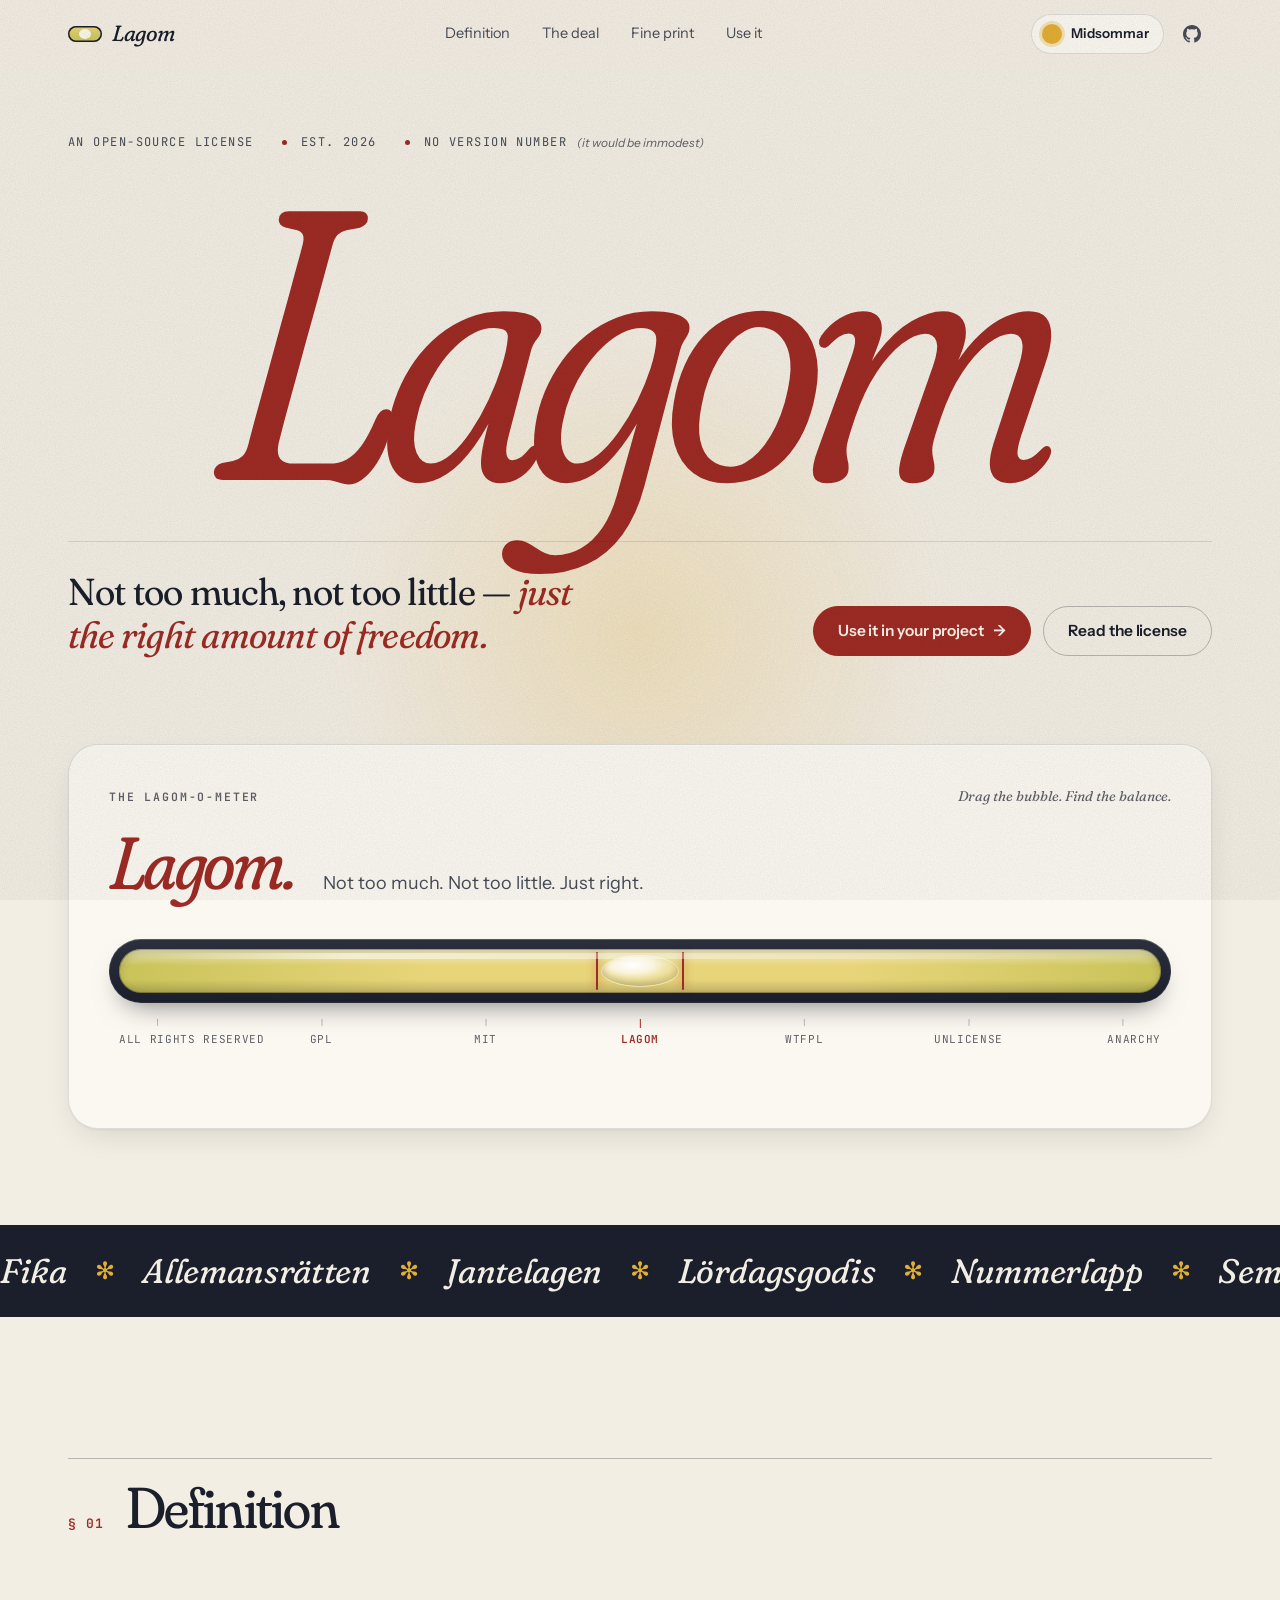
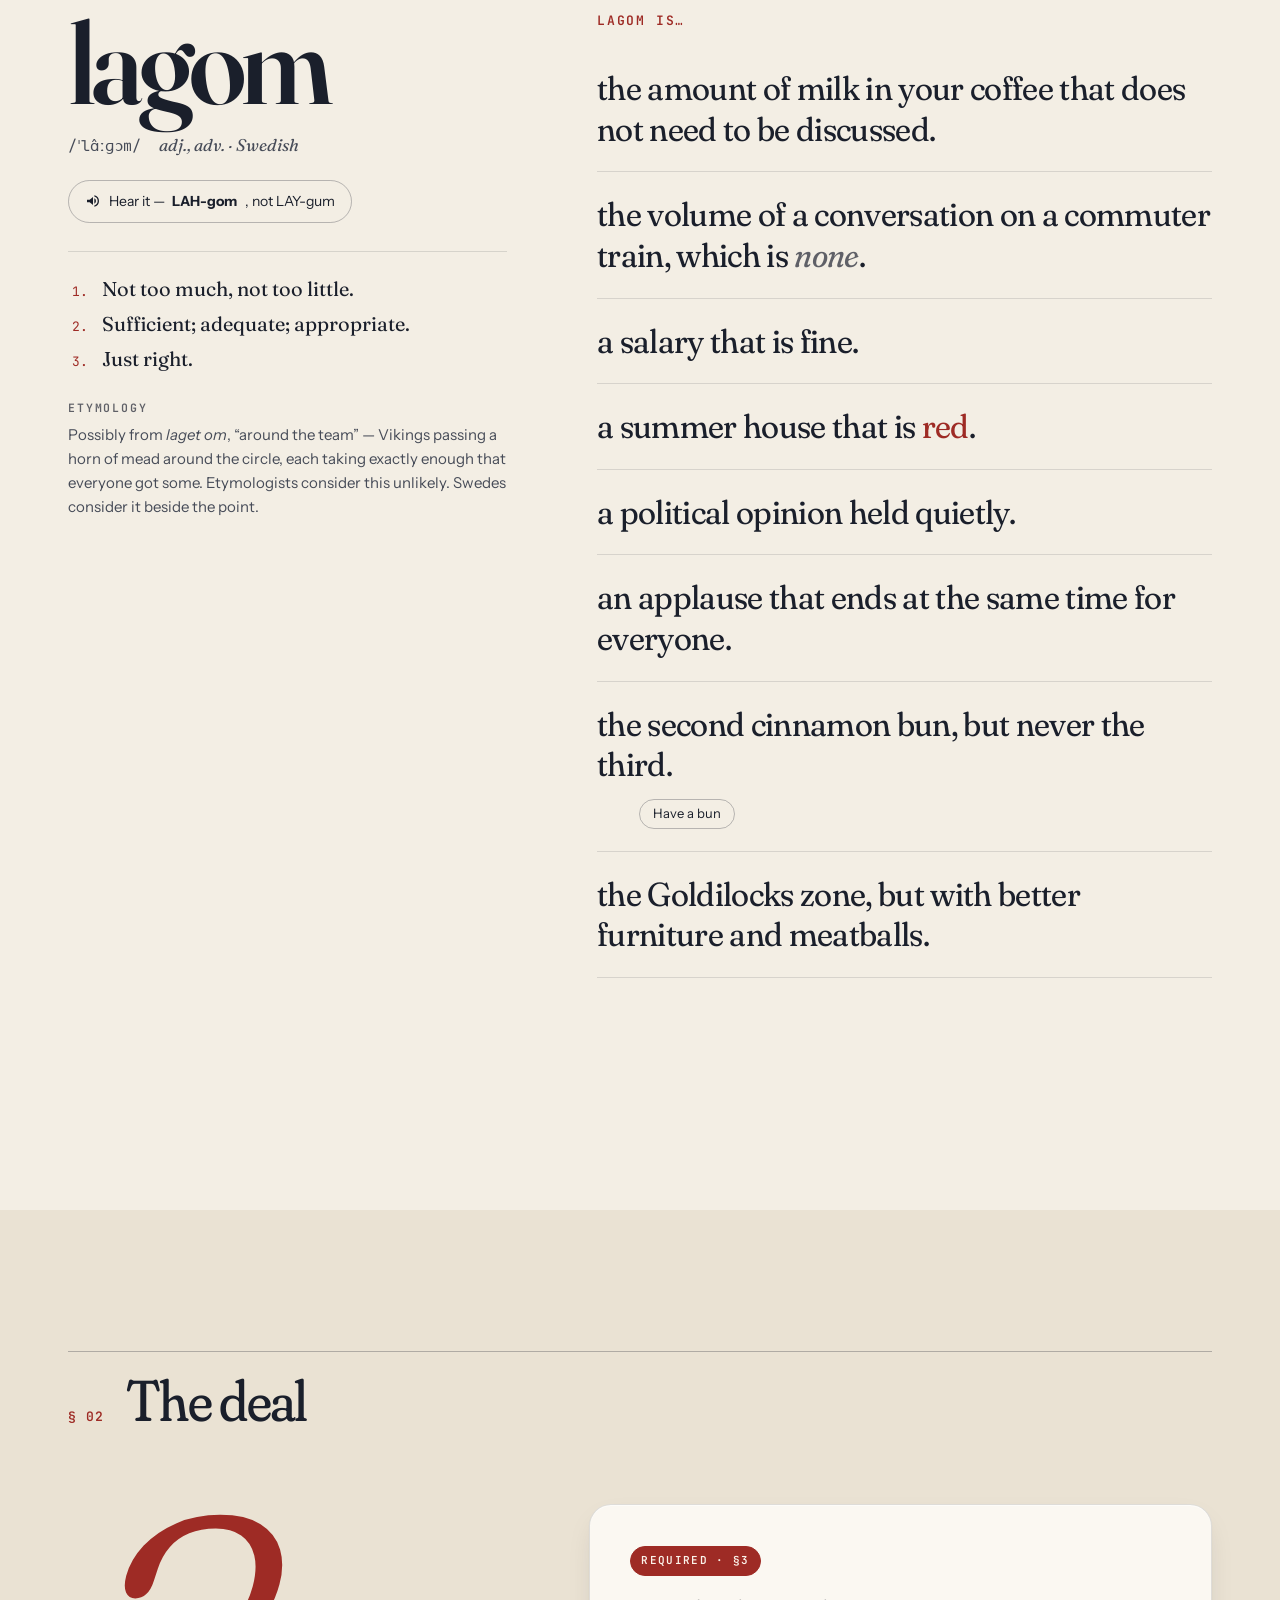
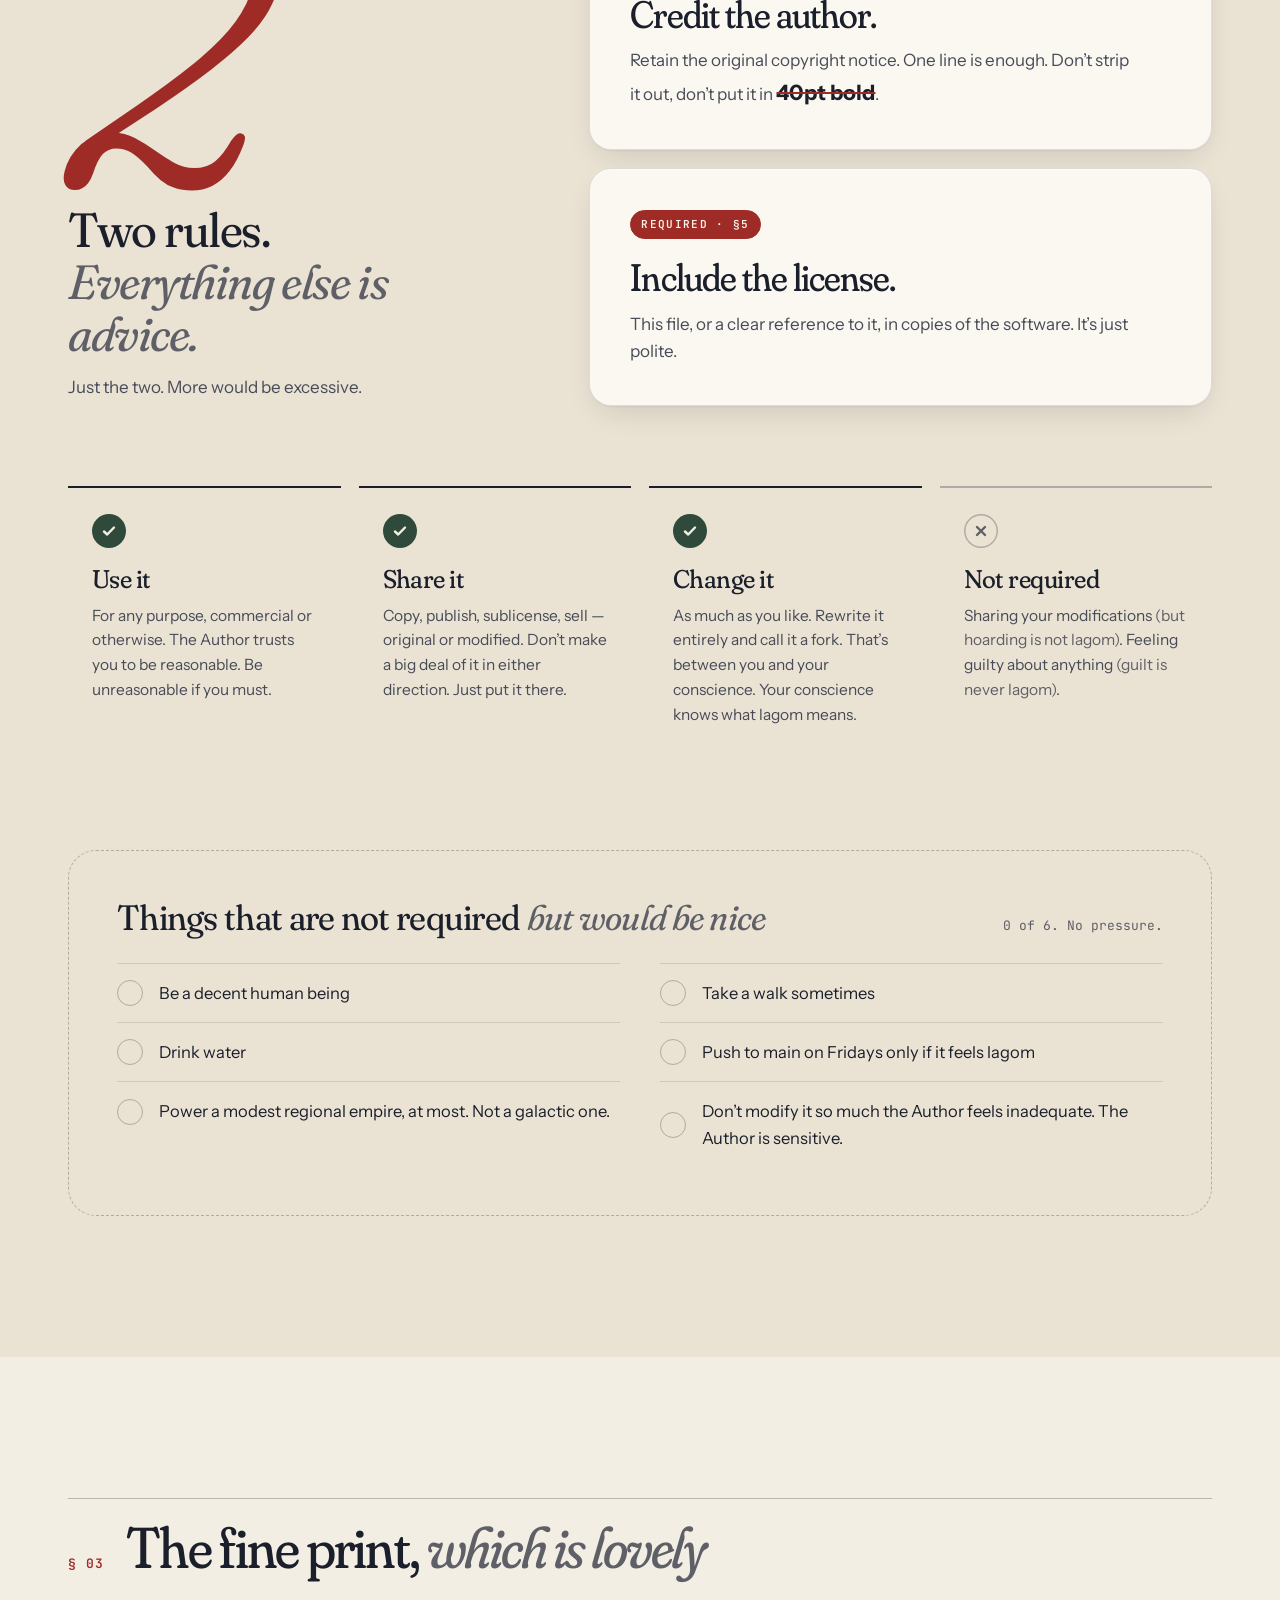
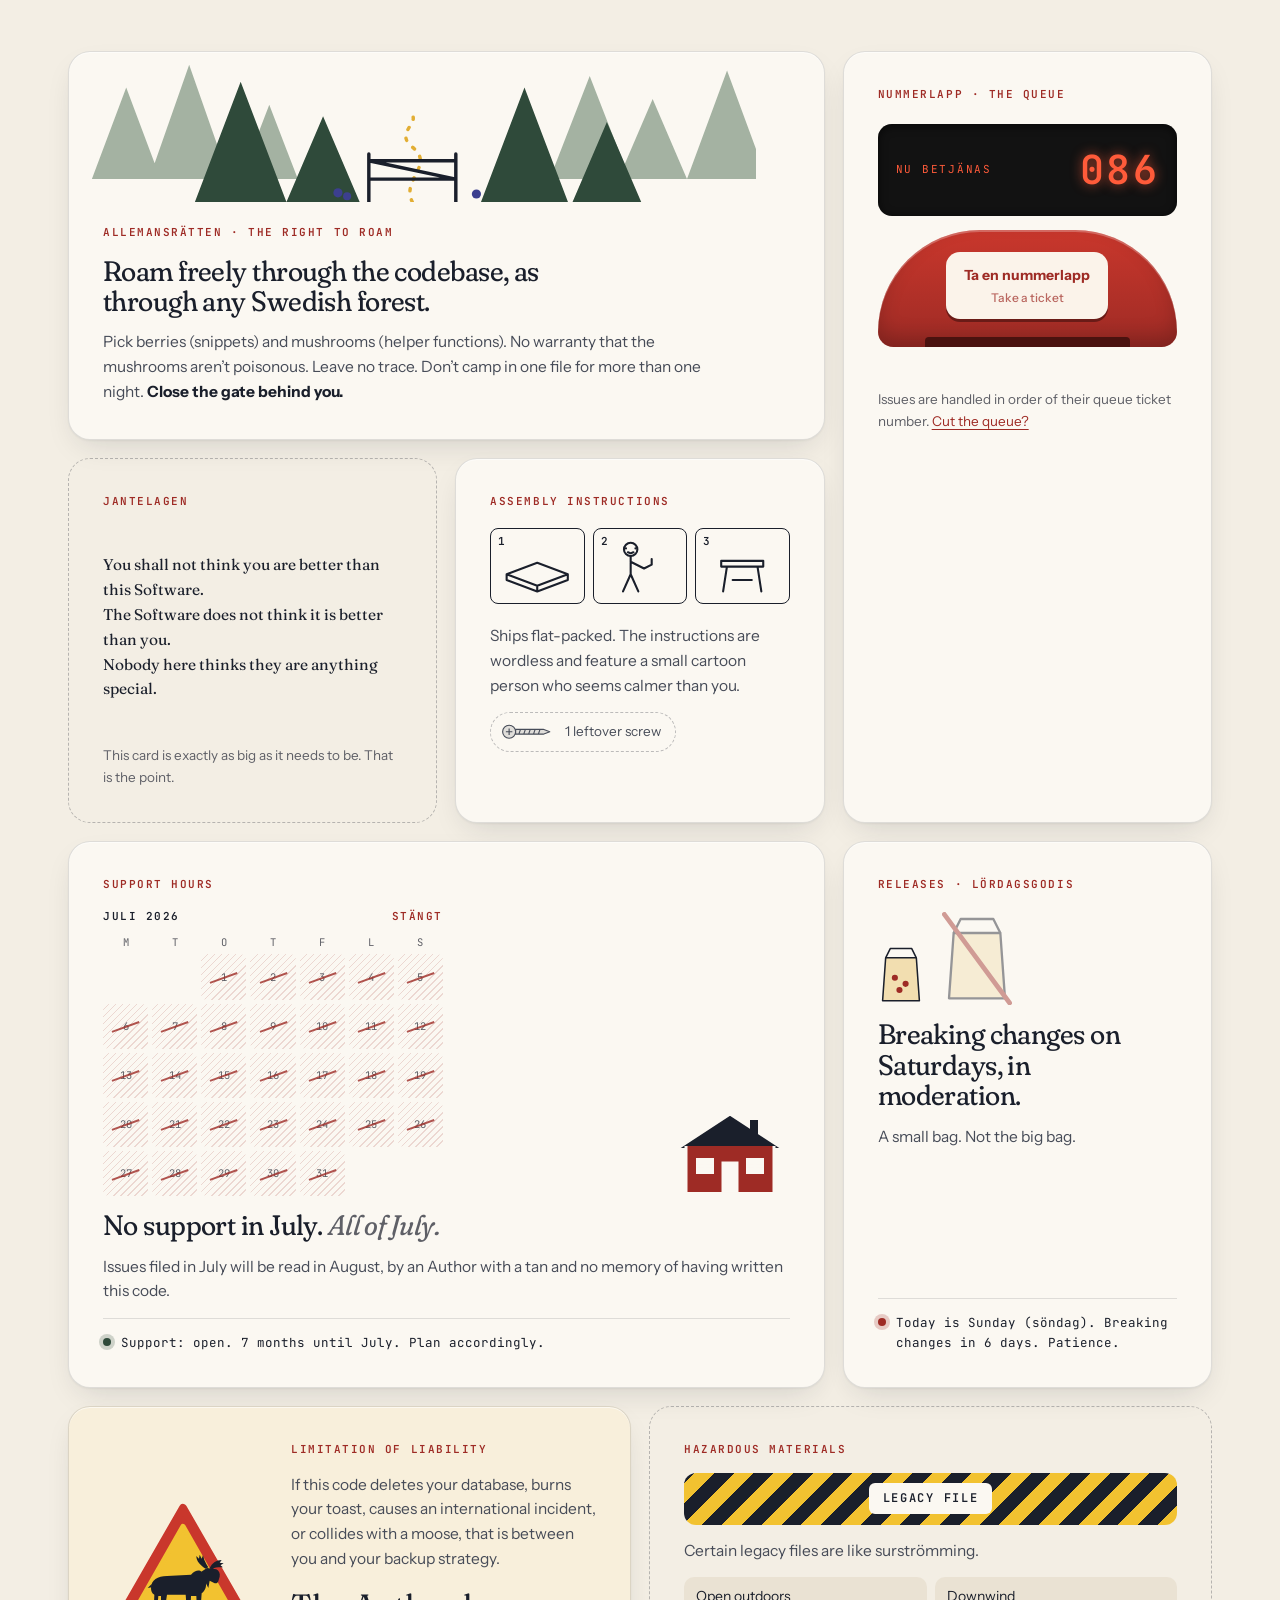
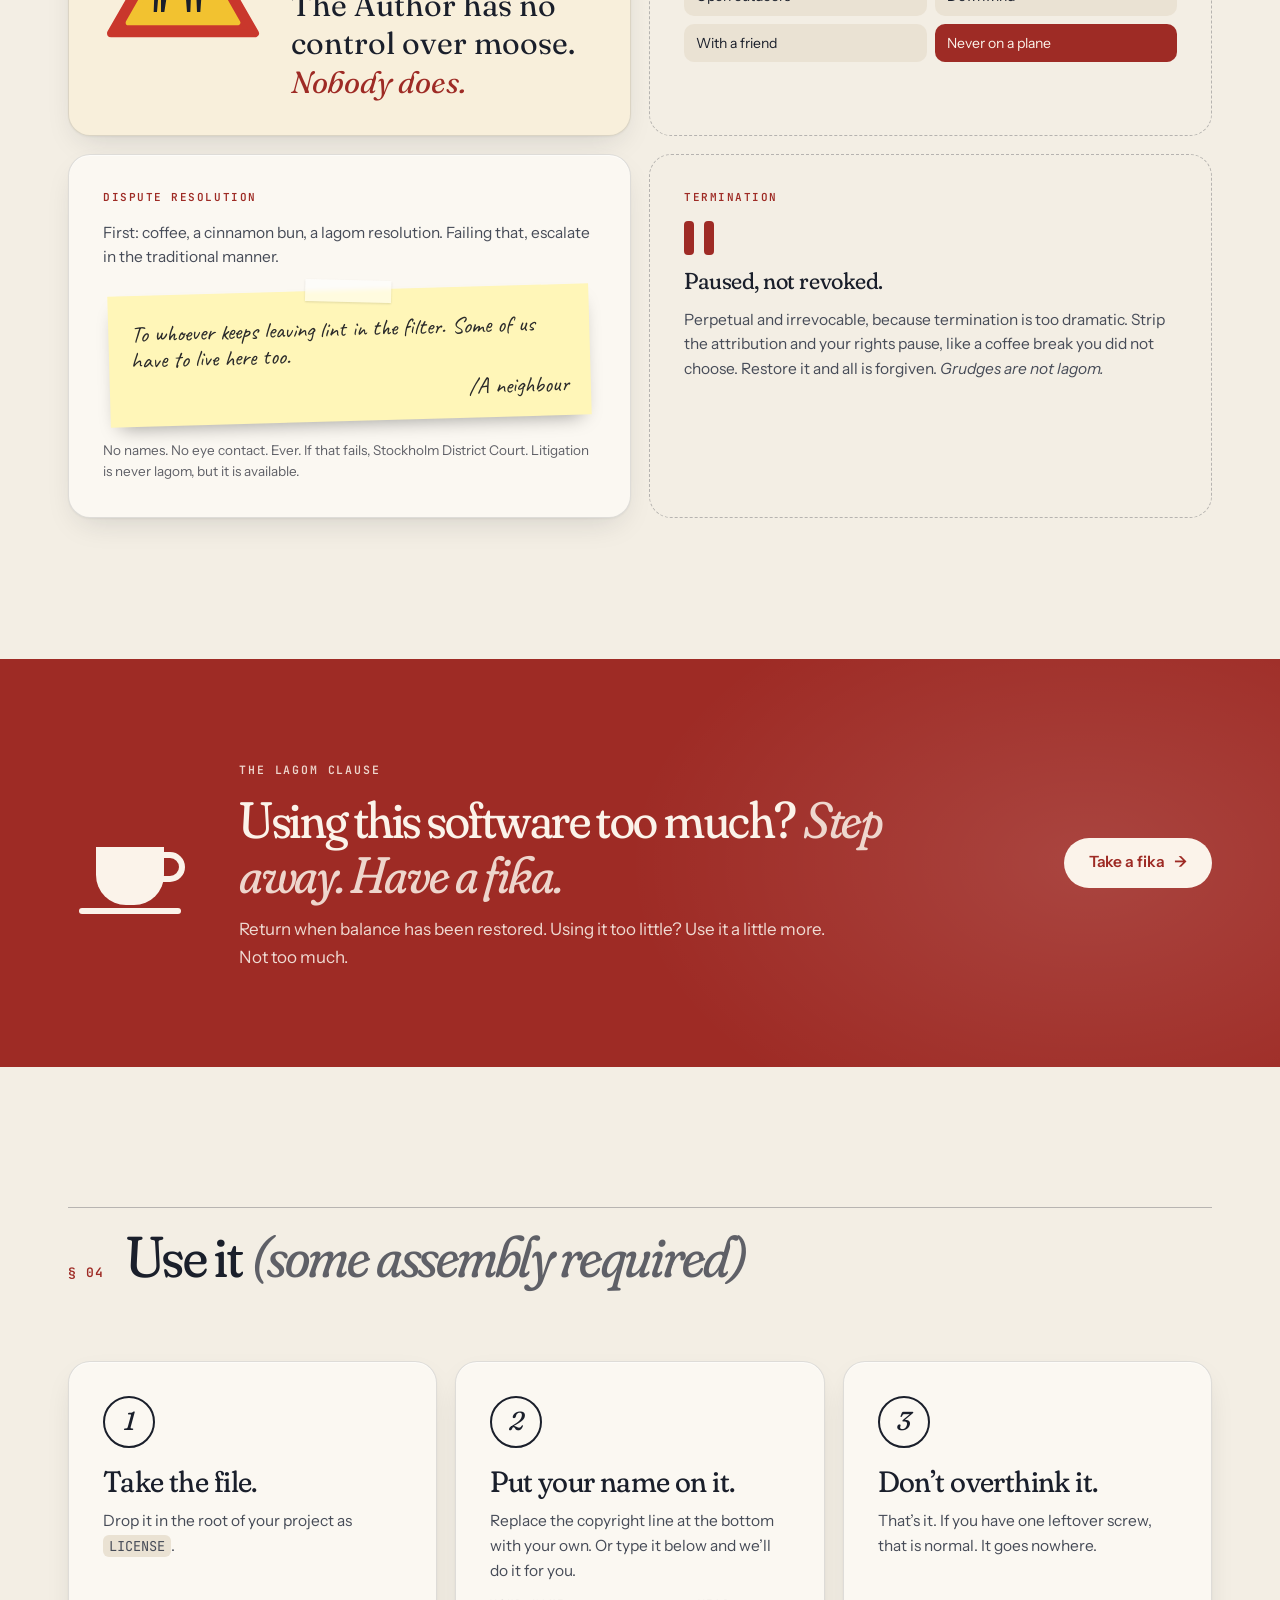
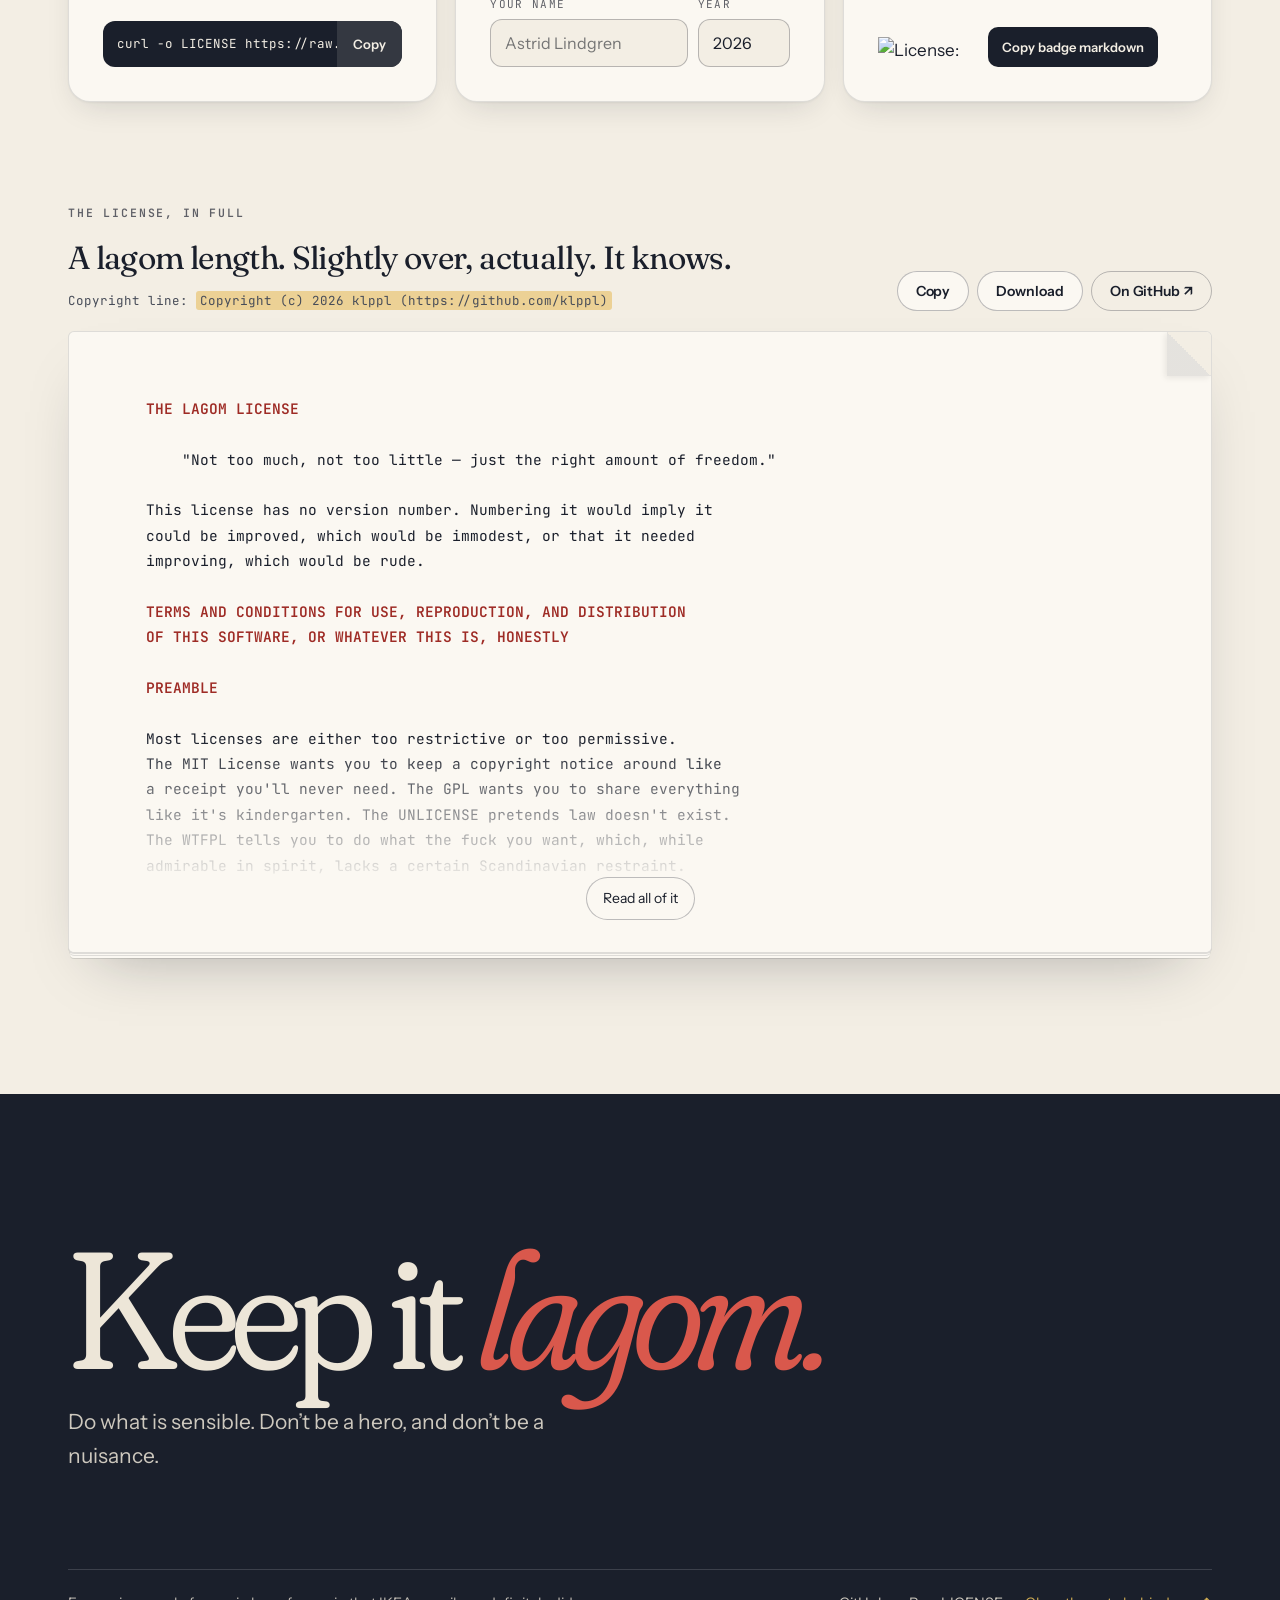
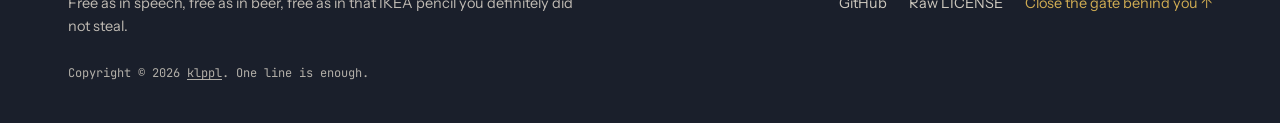
==== commit a2af66bf: "Fix contrast, guard license download, tighten fine-print hierarchy - Raise muted grey and dark-mode " ====
--- a/index.html
+++ b/index.html
@@ -5,8 +5,8 @@
   <meta name="viewport" content="width=device-width, initial-scale=1">
   <title>The Lagom License</title>
   <meta name="description" content="An open-source license for software that doesn't try too hard. Not too much, not too little — just the right amount of freedom.">
-  <meta name="theme-color" content="#F3EEE4" media="(prefers-color-scheme: light)">
-  <meta name="theme-color" content="#12151C" media="(prefers-color-scheme: dark)">
+  <meta name="theme-color" content="#F3EEE4" media="(prefers-color-scheme: light)" id="themeColorLight">
+  <meta name="theme-color" content="#12151C" media="(prefers-color-scheme: dark)" id="themeColorDark">
   <meta property="og:title" content="The Lagom License">
   <meta property="og:description" content="Not too much, not too little — just the right amount of freedom.">
   <meta property="og:type" content="website">
@@ -15,7 +15,7 @@
   <link rel="icon" href="favicon.svg" type="image/svg+xml">
   <link rel="preconnect" href="https://fonts.googleapis.com">
   <link rel="preconnect" href="https://fonts.gstatic.com" crossorigin>
-  <link rel="stylesheet" href="https://fonts.googleapis.com/css2?family=Fraunces:ital,opsz,wght,SOFT,WONK@0,9..144,300..800,0..100,0..1;1,9..144,300..800,0..100,0..1&family=Instrument+Sans:wght@400..700&family=JetBrains+Mono:wght@400;600&family=Caveat:wght@500&display=swap">
+  <link rel="stylesheet" href="https://fonts.googleapis.com/css2?family=Fraunces:ital,opsz,wght,SOFT,WONK@0,9..144,300..600,0..100,0..1;1,9..144,300..600,0..100,0..1&family=Instrument+Sans:wght@400..700&family=JetBrains+Mono:wght@400;600&family=Caveat:wght@500&display=swap">
   <link rel="stylesheet" href="styles.css">
   <script>
     document.documentElement.classList.add('js');
@@ -40,6 +40,7 @@
         <a href="#use">Use it</a>
       </nav>
       <div class="nav__actions">
+        <a class="nav__cta" href="#use">Get the license</a>
         <button class="theme-toggle" id="themeToggle" type="button" aria-label="Switch to Midvinter (dark)">
           <span class="theme-toggle__icon" aria-hidden="true"></span>
           <span class="theme-toggle__label" id="themeLabel">Midsommar</span>
@@ -201,22 +202,22 @@
 
         <div class="grants">
           <article class="grant reveal">
-            <span class="grant__icon" aria-hidden="true">✓</span>
+            <span class="grant__icon" aria-hidden="true"><svg viewBox="0 0 16 16"><path d="M3 8.5l3.2 3L13 4.5"/></svg></span>
             <h4>Use it</h4>
             <p>For any purpose, commercial or otherwise. The Author trusts you to be reasonable. Be unreasonable if you must.</p>
           </article>
           <article class="grant reveal">
-            <span class="grant__icon" aria-hidden="true">✓</span>
+            <span class="grant__icon" aria-hidden="true"><svg viewBox="0 0 16 16"><path d="M3 8.5l3.2 3L13 4.5"/></svg></span>
             <h4>Share it</h4>
             <p>Copy, publish, sublicense, sell — original or modified. Don’t make a big deal of it in either direction. Just put it there.</p>
           </article>
           <article class="grant reveal">
-            <span class="grant__icon" aria-hidden="true">✓</span>
+            <span class="grant__icon" aria-hidden="true"><svg viewBox="0 0 16 16"><path d="M3 8.5l3.2 3L13 4.5"/></svg></span>
             <h4>Change it</h4>
             <p>As much as you like. Rewrite it entirely and call it a fork. That’s between you and your conscience. Your conscience knows what lagom means.</p>
           </article>
           <article class="grant grant--no reveal">
-            <span class="grant__icon" aria-hidden="true">✗</span>
+            <span class="grant__icon" aria-hidden="true"><svg viewBox="0 0 16 16"><path d="M4 4l8 8M12 4l-8 8"/></svg></span>
             <h4>Not required</h4>
             <p>Sharing your modifications <span class="muted">(but hoarding is not lagom)</span>. Feeling guilty about anything <span class="muted">(guilt is never lagom)</span>.</p>
           </article>
@@ -288,7 +289,7 @@
           </article>
 
           <!-- Jantelagen -->
-          <article class="card card--jante reveal">
+          <article class="card card--jante card--quiet reveal">
             <span class="card__kicker">Jantelagen</span>
             <p class="jante">You shall not think you are better than this Software.<br>The Software does not think it is better than you.<br>Nobody here thinks they are anything special.</p>
             <p class="card__small">This card is exactly as big as it needs to be. That is the point.</p>
@@ -354,8 +355,20 @@
           <!-- Moose -->
           <article class="card card--moose reveal">
             <div class="moose-sign" aria-hidden="true">
-              <svg viewBox="0 0 120 106"><path d="M60 6 L114 100 H6Z" class="moose-sign__edge"/><path d="M60 20 L101 92 H19Z" class="moose-sign__face"/></svg>
-              <span class="moose-sign__glyph">🫎</span>
+              <svg viewBox="0 0 120 106">
+                <path d="M60 6 L114 100 H6Z" class="moose-sign__edge"/>
+                <path d="M60 20 L101 92 H19Z" class="moose-sign__face"/>
+                <g class="moose-sign__moose">
+                  <!-- body, hump and legs -->
+                  <path d="M36 66 C36 60 41 57 48 57 L66 56 C69 53 72 52 74 54 L77 60 C78 64 77 68 74 70 L73 84 L70.5 84 L70 72 L66 72 L65.5 84 L63 84 L62 71 L48 71 L46 84 L43.5 84 L43.5 72 L41.5 72 L40.5 84 L38 84 L38.5 71 C36.5 70 36 68 36 66 Z"/>
+                  <!-- neck, head, drooping snout, bell -->
+                  <path d="M72 55 L78 51 L85 52 C87 53 88 55 87.5 57.5 L86.5 61 C86 62.5 84.5 63 83 62 L80 60.5 L79 66 L77.5 63 L76 60 Z"/>
+                  <!-- palmate antlers -->
+                  <path d="M77 51.5 C73 49 70 46 70 42 L72 44 L72.5 41 L74 44 L75 41.5 L76 45 C77 47 78 49 79 50.5 Z"/>
+                  <path d="M80 51 C82 47 85 45 89 45 L87.5 47 L90.5 47.5 L88 49 L90 50.5 L86.5 50.5 C84 50.5 82.5 51.5 81.5 52.5 Z"/>
+                  <path d="M36.5 63 L33.5 66 L36.5 65.5 Z"/>
+                </g>
+              </svg>
             </div>
             <span class="card__kicker">Limitation of liability</span>
             <p>If this code deletes your database, burns your toast, causes an international incident, or collides with a moose, that is between you and your backup strategy.</p>
@@ -363,7 +376,7 @@
           </article>
 
           <!-- Surströmming -->
-          <article class="card card--fish reveal">
+          <article class="card card--fish card--quiet reveal">
             <span class="card__kicker">Hazardous materials</span>
             <div class="hazard" aria-hidden="true"><span>Legacy file</span></div>
             <p>Certain legacy files are like surströmming.</p>
@@ -388,7 +401,7 @@
           </article>
 
           <!-- Termination -->
-          <article class="card card--pause reveal">
+          <article class="card card--pause card--quiet reveal">
             <span class="card__kicker">Termination</span>
             <div class="pause" aria-hidden="true"><i></i><i></i></div>
             <h3>Paused, not revoked.</h3>
@@ -414,7 +427,7 @@
           <h2 id="fikaTitle">Using this software too much? <em>Step away. Have a fika.</em></h2>
           <p>Return when balance has been restored. Using it too little? Use it a little more. Not too much.</p>
         </div>
-        <button class="btn btn--paper" id="fikaOpen" type="button">Take a fika <span aria-hidden="true">☕</span></button>
+        <button class="btn btn--paper" id="fikaOpen" type="button">Take a fika <span aria-hidden="true">→</span></button>
       </div>
     </section>
 
@@ -441,7 +454,7 @@
             <h3>Put your name on it.</h3>
             <p>Replace the copyright line at the bottom with your own. Or type it below and we’ll do it for you.</p>
             <div class="personal">
-              <label class="field">
+              <label class="field" id="pNameField">
                 <span>Your name</span>
                 <input id="pName" type="text" placeholder="Astrid Lindgren" autocomplete="name" spellcheck="false">
               </label>
@@ -468,6 +481,7 @@
             <div>
               <p class="eyebrow">The license, in full</p>
               <p class="doc-bar__sub">A lagom length. Slightly over, actually. It knows.</p>
+              <p class="doc-bar__line" id="docLine" aria-live="polite">Copyright line: <mark id="docLineText">Copyright (c) 2026 klppl</mark></p>
             </div>
             <div class="doc-bar__actions">
               <button class="btn btn--small" type="button" id="docCopy">Copy</button>
--- a/styles.css
+++ b/styles.css
@@ -9,7 +9,7 @@
   --card: #FBF8F2;
   --ink: #1A1F2B;
   --ink-2: #474C58;
-  --ink-3: #7B7C82;
+  --ink-3: #5F6067;
   --rule: rgba(26, 31, 43, 0.13);
   --rule-strong: rgba(26, 31, 43, 0.28);
   --falu: #9E2B25;
@@ -22,7 +22,6 @@
   --vial-a: #E8D57A;
   --vial-b: #C9C35A;
   --shadow: 0 1px 0 rgba(255,255,255,.6) inset, 0 1px 2px rgba(26,31,43,.05), 0 12px 32px -12px rgba(26,31,43,.18);
-  --grain-blend: multiply;
   --grain-opacity: .07;
 
   --serif: "Fraunces", "Iowan Old Style", "Palatino Linotype", Georgia, serif;
@@ -48,8 +47,8 @@
     --ink-3: #8C877C;
     --rule: rgba(237, 230, 216, 0.12);
     --rule-strong: rgba(237, 230, 216, 0.26);
-    --falu: #D9584C;
-    --falu-deep: #B6413A;
+    --falu: #E36A5E;
+    --falu-deep: #C9564B;
     --falu-ink: #1A0E0C;
     --sun: #F0C55A;
     --pine: #8FB59B;
@@ -58,8 +57,9 @@
     --vial-a: #B9AE52;
     --vial-b: #8E8B3B;
     --shadow: 0 1px 0 rgba(255,255,255,.04) inset, 0 12px 32px -12px rgba(0,0,0,.6);
-    --grain-blend: soft-light;
-    --grain-opacity: .12;
+    --grain-opacity: .05;
+    --grain-filter: invert(1);
+    --moose-tint: 5%;
     color-scheme: dark;
   }
 }
@@ -72,8 +72,8 @@
   --ink-3: #8C877C;
   --rule: rgba(237, 230, 216, 0.12);
   --rule-strong: rgba(237, 230, 216, 0.26);
-  --falu: #D9584C;
-  --falu-deep: #B6413A;
+  --falu: #E36A5E;
+  --falu-deep: #C9564B;
   --falu-ink: #1A0E0C;
   --sun: #F0C55A;
   --pine: #8FB59B;
@@ -82,8 +82,9 @@
   --vial-a: #B9AE52;
   --vial-b: #8E8B3B;
   --shadow: 0 1px 0 rgba(255,255,255,.04) inset, 0 12px 32px -12px rgba(0,0,0,.6);
-  --grain-blend: soft-light;
-  --grain-opacity: .12;
+  --grain-opacity: .05;
+  --grain-filter: invert(1);
+  --moose-tint: 5%;
   color-scheme: dark;
 }
 
@@ -109,7 +110,7 @@
   pointer-events: none;
   z-index: 100;
   opacity: var(--grain-opacity);
-  mix-blend-mode: var(--grain-blend);
+  filter: var(--grain-filter, none);
   background-image: url("data:image/svg+xml,%3Csvg xmlns='http://www.w3.org/2000/svg' width='220' height='220'%3E%3Cfilter id='n'%3E%3CfeTurbulence type='fractalNoise' baseFrequency='.85' numOctaves='3' stitchTiles='stitch'/%3E%3CfeColorMatrix values='0 0 0 0 0 0 0 0 0 0 0 0 0 0 0 0 0 0 1 0'/%3E%3C/filter%3E%3Crect width='100%25' height='100%25' filter='url(%23n)'/%3E%3C/svg%3E");
 }
 img, svg { display: block; max-width: 100%; }
@@ -140,7 +141,7 @@
   text-transform: uppercase;
   color: var(--ink-3);
 }
-.eyebrow--light { color: color-mix(in srgb, var(--falu-ink) 70%, transparent); }
+.eyebrow--light { color: color-mix(in srgb, var(--falu-ink) 85%, transparent); }
 
 /* ─────────────── Buttons ─────────────── */
 .btn {
@@ -203,6 +204,7 @@
 .nav__links a { text-decoration: none; font-size: 14.5px; color: var(--ink-2); padding: 8px 14px; border-radius: 999px; transition: background-color .2s, color .2s; }
 .nav__links a:hover { background: var(--paper-2); color: var(--ink); }
 .nav__actions { display: flex; align-items: center; gap: 8px; }
+.nav__cta { display: none; align-items: center; height: 40px; padding: 0 16px; border-radius: 999px; background: var(--falu); color: var(--falu-ink); font-size: 13.5px; font-weight: 600; text-decoration: none; white-space: nowrap; }
 .nav__gh { display: grid; place-items: center; width: 40px; height: 40px; border-radius: 50%; color: var(--ink-2); transition: background-color .2s, color .2s; }
 .nav__gh:hover { background: var(--paper-2); color: var(--ink); }
 
@@ -219,6 +221,7 @@
 
 @media (max-width: 860px) {
   .nav__links { display: none; }
+  .nav__cta { display: inline-flex; }
 }
 @media (max-width: 420px) {
   .theme-toggle__label { display: none; }
@@ -294,8 +297,8 @@
   position: relative;
   height: 64px; padding: 10px;
   border-radius: 999px;
-  background: linear-gradient(180deg, color-mix(in srgb, var(--ink) 92%, var(--paper)), var(--ink));
-  box-shadow: inset 0 1px 0 rgba(255,255,255,.15), 0 14px 28px -14px rgba(26,31,43,.55);
+  background: linear-gradient(180deg, #2B303C, #1A1F2B);
+  box-shadow: inset 0 1px 0 rgba(255,255,255,.15), inset 0 0 0 1px rgba(255,255,255,.06), 0 14px 28px -14px rgba(0,0,0,.55);
 }
 .level__input {
   -webkit-appearance: none; appearance: none;
@@ -340,7 +343,7 @@
 .level__input:active::-webkit-slider-thumb { transform: scaleX(1.08) scaleY(.94); }
 
 .level__marks { position: absolute; z-index: 2; inset: 10px; pointer-events: none; }
-.level__marks i { position: absolute; top: 3px; bottom: 3px; width: 2px; border-radius: 2px; background: var(--ink); opacity: .7; transition: background-color .4s, box-shadow .4s, opacity .4s; }
+.level__marks i { position: absolute; top: 3px; bottom: 3px; width: 2px; border-radius: 2px; background: #1A1F2B; opacity: .7; transition: background-color .4s, box-shadow .4s, opacity .4s; }
 .level__marks i:first-child { left: calc(50% - 44px); }
 .level__marks i:last-child { left: calc(50% + 42px); }
 .level[data-state="lagom"] .level__marks i { background: var(--falu); opacity: 1; box-shadow: 0 0 10px color-mix(in srgb, var(--falu) 60%, transparent); }
@@ -441,7 +444,8 @@
 
 .grants { display: grid; grid-template-columns: repeat(4, minmax(0, 1fr)); gap: 18px; margin-top: clamp(48px, 7vw, 80px); }
 .grant { padding: 26px 24px; border-top: 2px solid var(--ink); }
-.grant__icon { display: grid; place-items: center; width: 34px; height: 34px; border-radius: 50%; background: var(--pine); color: var(--paper); font-weight: 700; font-size: 15px; margin-bottom: 18px; }
+.grant__icon { display: grid; place-items: center; width: 34px; height: 34px; border-radius: 50%; background: var(--pine); color: var(--paper); margin-bottom: 18px; }
+.grant__icon svg { width: 16px; height: 16px; fill: none; stroke: currentColor; stroke-width: 2.4; stroke-linecap: round; stroke-linejoin: round; }
 .grant--no { border-top-color: var(--rule-strong); }
 .grant--no .grant__icon { background: transparent; color: var(--ink-3); box-shadow: inset 0 0 0 1.5px var(--rule-strong); }
 .grant h4 { font-size: 1.6rem; margin-bottom: 10px; font-variation-settings: "SOFT" 100, "opsz" 72; }
@@ -461,7 +465,6 @@
 .tick::after { content: ""; position: absolute; left: 8px; top: 4px; width: 6px; height: 11px; border: solid var(--paper); border-width: 0 2px 2px 0; transform: rotate(45deg) scale(0); transition: transform .35s var(--ease); }
 .nice__list input:checked + .tick { background: var(--pine); border-color: var(--pine); }
 .nice__list input:checked + .tick::after { transform: rotate(45deg) scale(1); }
-.nice__list input:checked ~ * { }
 .nice__list label:has(input:checked) { color: var(--ink-3); text-decoration: line-through; text-decoration-color: var(--rule-strong); }
 .nice__list input:focus-visible + .tick { outline: 2px solid var(--falu); outline-offset: 3px; }
 
@@ -490,17 +493,16 @@
 
 .card--roam { grid-column: span 4; padding-top: 0; }
 .card--queue { grid-column: span 2; grid-row: span 2; }
-.card--jante { grid-column: span 2; }
-.card--assembly { grid-column: span 2; }
-.card--july { grid-column: span 3; }
-.card--candy { grid-column: span 3; }
-.card--moose { grid-column: span 2; }
-.card--fish { grid-column: span 2; }
-.card--note { grid-column: span 2; }
-.card--pause { grid-column: span 6; flex-direction: row; flex-wrap: wrap; align-items: center; gap: 14px 40px; }
-.card--pause > * { flex: 1 1 260px; }
-.card--pause .pause { flex: 0 0 auto; }
-.card--pause .card__kicker { flex-basis: 100%; }
+.card--july { grid-column: span 4; }
+.card--moose { grid-column: span 3; }
+.card--note { grid-column: span 3; }
+.card--jante, .card--assembly, .card--candy { grid-column: span 2; }
+.card--fish { grid-column: span 3; }
+.card--pause { grid-column: span 3; }
+/* Supporting clauses: same voice, less volume */
+.card--quiet { background: transparent; box-shadow: none; border-style: dashed; border-color: var(--rule-strong); }
+.card--quiet:hover { transform: none; }
+.card--quiet h3 { font-size: clamp(1.25rem, 1.8vw, 1.5rem); }
 
 /* Forest */
 .card--roam .forest { width: calc(100% + 2 * clamp(24px, 3vw, 34px)); margin: 0 calc(-1 * clamp(24px, 3vw, 34px)) 8px; height: 150px; }
@@ -517,7 +519,7 @@
 /* Queue */
 .queue { display: grid; gap: 14px; margin: 6px 0 4px; }
 .queue__display { display: flex; justify-content: space-between; align-items: center; padding: 14px 18px; border-radius: 14px; background: #121212; color: #FF5B3A; font-family: var(--mono); box-shadow: inset 0 2px 10px rgba(0,0,0,.6); }
-.queue__label { font-size: 11px; letter-spacing: .16em; text-transform: uppercase; color: #FF5B3A; opacity: .75; }
+.queue__label { font-size: 11px; letter-spacing: .16em; text-transform: uppercase; color: #FF5B3A; }
 .queue__now { font-size: 40px; font-weight: 600; letter-spacing: .06em; text-shadow: 0 0 12px rgba(255,91,58,.7); font-variant-numeric: tabular-nums; }
 .queue__machine { display: grid; justify-items: center; padding: 22px 18px 0; border-radius: 120px 120px 18px 18px; background: linear-gradient(180deg, #C9372C, #9E2B25); box-shadow: inset 0 2px 0 rgba(255,255,255,.25), inset 0 -10px 20px rgba(0,0,0,.2); }
 .queue__take { display: grid; gap: 2px; text-align: center; padding: 12px 18px; border-radius: 14px; border: 0; background: #FBF3EA; color: #9E2B25; cursor: pointer; font-weight: 700; font-size: 14px; box-shadow: 0 3px 0 #6a1b17; transition: transform .1s, box-shadow .1s; }
@@ -536,7 +538,7 @@
   animation: print .9s var(--ease);
 }
 @keyframes print { from { clip-path: inset(0 0 100% 0); transform: translateY(-14px); } to { clip-path: inset(0 0 0 0); transform: none; } }
-.ticket__label { font-family: var(--mono); font-size: 10px; letter-spacing: .16em; text-transform: uppercase; color: #7B7C82; }
+.ticket__label { font-family: var(--mono); font-size: 11px; letter-spacing: .16em; text-transform: uppercase; color: #5F6067; }
 .ticket__num { font-family: var(--serif); font-size: 46px; line-height: 1; font-weight: 600; font-variant-numeric: tabular-nums; }
 .ticket__note { font-size: 12px; color: #474C58; font-style: italic; font-family: var(--serif); text-align: center; }
 .card--queue .card__small { margin-top: 24px; }
@@ -561,7 +563,7 @@
 .screw__msg { font-family: var(--serif); font-style: italic; font-size: 15px !important; color: var(--ink) !important; min-height: 1.5em; }
 
 /* July */
-.july { display: grid; grid-template-columns: minmax(0, 1fr) 120px; gap: 18px; align-items: end; }
+.july { display: grid; grid-template-columns: minmax(0, 340px) 120px; justify-content: space-between; gap: 18px; align-items: end; }
 .july__cal { display: grid; grid-template-columns: repeat(7, 1fr); gap: 4px; font-family: var(--mono); font-size: 10.5px; }
 .july__cal .m { grid-column: 1 / -1; display: flex; justify-content: space-between; font-weight: 600; letter-spacing: .14em; color: var(--ink); margin-bottom: 4px; font-size: 11px; }
 .july__cal .m span:last-child { color: var(--falu); }
@@ -588,17 +590,19 @@
 @keyframes wiggle { 0%, 80%, 100% { transform: rotate(0); } 85% { transform: rotate(-6deg); } 90% { transform: rotate(5deg); } 95% { transform: rotate(-3deg); } }
 
 /* Moose */
-.card--moose { background: color-mix(in srgb, var(--sun) 10%, var(--card)); }
-.moose-sign { position: relative; width: 110px; margin-bottom: 4px; }
-.moose-sign svg { width: 110px; }
+.card--moose { background: color-mix(in srgb, var(--sun) var(--moose-tint, 12%), var(--card)); display: grid; grid-template-columns: auto minmax(0, 1fr); gap: 14px 28px; align-items: center; }
+.card--moose .moose-sign { grid-row: span 3; }
+.card--moose .card__punch { font-size: clamp(1.5rem, 2.4vw, 2rem) !important; }
+.moose-sign { position: relative; width: clamp(110px, 14vw, 160px); }
+.moose-sign svg { width: 100%; }
 .moose-sign__edge { fill: #C9372C; stroke: #C9372C; stroke-width: 6; stroke-linejoin: round; }
 .moose-sign__face { fill: #F2C230; stroke: #F2C230; stroke-width: 4; stroke-linejoin: round; }
-.moose-sign__glyph { position: absolute; left: 0; right: 0; bottom: 14px; text-align: center; font-size: 38px; line-height: 1; filter: grayscale(1) brightness(.2); }
+.moose-sign__moose { fill: #1A1F2B; }
 .card--moose:hover .moose-sign { animation: wobble .8s var(--ease); }
 @keyframes wobble { 30% { transform: rotate(-5deg); } 60% { transform: rotate(3deg); } }
 
 /* Hazard */
-.hazard { position: relative; display: grid; place-items: center; height: 72px; border-radius: 12px; background: repeating-linear-gradient(-45deg, #F2C230 0 14px, #1A1F2B 14px 28px); }
+.hazard { position: relative; display: grid; place-items: center; height: 52px; border-radius: 12px; background: repeating-linear-gradient(-45deg, #F2C230 0 14px, #1A1F2B 14px 28px); }
 .hazard span { background: var(--card); color: var(--ink); padding: 6px 14px; border-radius: 6px; font-family: var(--mono); font-size: 12px; font-weight: 600; letter-spacing: .14em; text-transform: uppercase; }
 .hazard__rules { list-style: none; margin: 0; padding: 0; display: grid; grid-template-columns: 1fr 1fr; gap: 8px; }
 .hazard__rules li { font-size: 14px; padding: 8px 12px; border-radius: 10px; background: var(--paper-2); color: var(--ink); }
@@ -613,18 +617,19 @@
 
 /* Pause */
 .pause { display: flex; gap: 10px; }
-.pause i { width: 18px; height: 64px; border-radius: 6px; background: var(--falu); }
-.card--pause h3 { flex: 0 1 auto; font-size: clamp(1.8rem, 3.4vw, 2.6rem); }
+.pause i { width: 10px; height: 34px; border-radius: 4px; background: var(--falu); }
 
 @media (max-width: 1020px) {
   .bento { grid-template-columns: repeat(2, minmax(0, 1fr)); }
-  .card--roam, .card--pause { grid-column: span 2; }
+  .card--roam, .card--july, .card--moose { grid-column: span 2; }
   .card--queue { grid-column: span 1; grid-row: span 2; }
-  .card--jante, .card--assembly, .card--july, .card--candy, .card--moose, .card--fish, .card--note { grid-column: span 1; }
+  .card--jante, .card--assembly, .card--candy, .card--fish, .card--note, .card--pause { grid-column: span 1; }
 }
 @media (max-width: 680px) {
   .bento { grid-template-columns: minmax(0, 1fr); }
   .bento > .card { grid-column: auto; grid-row: auto; }
+  .card--moose { grid-template-columns: minmax(0, 1fr); }
+  .card--moose .moose-sign { grid-row: auto; }
 }
 
 /* ─────────────── Fika band ─────────────── */
@@ -632,8 +637,8 @@
 .fika-band::before { content: ""; position: absolute; inset: 0; background: radial-gradient(60% 120% at 85% 50%, rgba(255,255,255,.12), transparent 60%); pointer-events: none; }
 .fika-band__inner { position: relative; display: grid; grid-template-columns: auto minmax(0, 1fr) auto; gap: clamp(24px, 4vw, 56px); align-items: center; }
 .fika-band h2 { font-size: clamp(1.9rem, 4vw, 3.3rem); margin: 10px 0 14px; letter-spacing: -0.03em; font-variation-settings: "SOFT" 100, "opsz" 144; max-width: 22ch; }
-.fika-band h2 em { opacity: .78; }
-.fika-band p:not(.eyebrow) { opacity: .85; max-width: 56ch; }
+.fika-band h2 em { color: color-mix(in srgb, var(--falu-ink) 85%, transparent); }
+.fika-band p:not(.eyebrow) { color: color-mix(in srgb, var(--falu-ink) 88%, transparent); max-width: 56ch; }
 .cup { width: 120px; height: 120px; flex: none; }
 .cup__body { fill: var(--falu-ink); }
 .cup__handle, .cup__saucer { fill: none; stroke: var(--falu-ink); stroke-width: 6; stroke-linecap: round; }
@@ -664,12 +669,15 @@
 .field { display: grid; gap: 6px; }
 .field span { font-family: var(--mono); font-size: 11px; letter-spacing: .12em; text-transform: uppercase; color: var(--ink-3); }
 .field input { width: 100%; height: 48px; padding: 0 14px; border-radius: 12px; border: 1px solid var(--rule-strong); background: var(--paper); color: var(--ink); font: inherit; font-size: 16px; transition: border-color .2s, box-shadow .2s; }
+.field.is-wanted input { border-color: var(--falu); box-shadow: 0 0 0 4px color-mix(in srgb, var(--falu) 18%, transparent); }
 .field input:focus { outline: none; border-color: var(--falu); box-shadow: 0 0 0 4px color-mix(in srgb, var(--falu) 18%, transparent); }
 @media (max-width: 960px) { .steps { grid-template-columns: minmax(0, 1fr); } }
 
 /* License document */
 .doc-wrap { margin-top: clamp(56px, 8vw, 96px); }
 .doc-bar { display: flex; flex-wrap: wrap; justify-content: space-between; align-items: flex-end; gap: 16px 24px; margin-bottom: 20px; }
+.doc-bar__line { margin-top: 8px; font-family: var(--mono); font-size: 12.5px; color: var(--ink-2); }
+.doc-bar__line mark { background: color-mix(in srgb, var(--sun) 45%, transparent); color: inherit; border-radius: 3px; padding: 1px 4px; }
 .doc-bar__sub { font-family: var(--serif); font-size: clamp(1.4rem, 2.6vw, 2rem); letter-spacing: -0.02em; margin-top: 6px; }
 .doc-bar__actions { display: flex; flex-wrap: wrap; gap: 8px; }
 .doc {
@@ -698,14 +706,14 @@
 .footer__big { font-family: var(--serif); font-size: clamp(3.6rem, 13vw, 11rem); line-height: .9; letter-spacing: -0.05em; font-variation-settings: "SOFT" 100, "WONK" 1, "opsz" 144; font-weight: 350; }
 .footer__big em { color: #D9584C; }
 .is-dark .footer { background: #0B0D12; }
-.footer__lede { margin-top: 22px; font-size: clamp(17px, 1.8vw, 21px); opacity: .8; max-width: 40ch; }
+.footer__lede { margin-top: 22px; font-size: clamp(17px, 1.8vw, 21px); color: rgba(237, 230, 216, .85); max-width: 40ch; }
 .footer__row { display: flex; flex-wrap: wrap; justify-content: space-between; gap: 18px 40px; margin-top: clamp(56px, 8vw, 96px); padding-top: 22px; border-top: 1px solid rgba(255,255,255,.15); font-size: 14.5px; }
-.footer__row p { opacity: .65; max-width: 52ch; }
+.footer__row p { color: rgba(237, 230, 216, .78); max-width: 52ch; }
 .footer__links { display: flex; flex-wrap: wrap; gap: 8px 22px; }
 .footer__links a { text-decoration: none; opacity: .85; }
 .footer__links a:hover { opacity: 1; text-decoration: underline; }
 .footer__gate { color: #F0C55A; }
-.footer__copy { margin-top: 26px; font-family: var(--mono); font-size: 12px; opacity: .5; }
+.footer__copy { margin-top: 26px; font-family: var(--mono); font-size: 12px; color: rgba(237, 230, 216, .72); }
 
 /* ─────────────── Fika dialog ─────────────── */
 .fika {
@@ -743,7 +751,7 @@
   .grants { grid-template-columns: minmax(0, 1fr); }
   .nice__list { grid-template-columns: minmax(0, 1fr); }
   .hero__ctas, .hero__ctas .btn { width: 100%; }
-  .july { grid-template-columns: minmax(0, 1fr) 84px; }
+  .july { grid-template-columns: minmax(0, 1fr) 84px; justify-content: stretch; }
   .house { width: 84px; }
   .level__marks i:first-child { left: calc(50% - 38px); }
   .level__marks i:last-child { left: calc(50% + 36px); }
@@ -757,10 +765,17 @@
 }
 
 @media (prefers-reduced-motion: reduce) {
-  *, *::before, *::after { animation-duration: .01ms !important; animation-iteration-count: 1 !important; transition-duration: .01ms !important; scroll-behavior: auto !important; }
-  .js .reveal { opacity: 1; transform: none; }
-  .js .hero__word span, .js .rise { opacity: 1; transform: none; }
-  .marquee__track { animation: none; }
+  html { scroll-behavior: auto; }
+  /* Entrances become plain fades so state changes are still visible */
+  .js .reveal { transform: none; transition: opacity .5s ease; }
+  .js .rise, .js .hero__word span, .ticket, .bun__plate svg, .fika[open] { animation: fadeOnly .5s ease both; transform: none; }
+  @keyframes fadeOnly { from { opacity: 0; } }
+  /* Ambient loops stop */
+  .marquee__track, .bag--small, .cup--big, .nav__brand:hover .nav__mark i, .card--moose:hover .moose-sign, .bun.is-refused .pill-btn { animation: none; }
+  .cup__steam { animation: none; opacity: .6; }
+  .level__body, .forest__gate path, .screw svg, .card, .btn, .btn span, .note { transition: none; }
+  .card:hover, .btn:hover, .btn:hover span, .card--roam:hover .forest__gate path, .card--note:hover .note { transform: none; }
+  .screw.spin svg { transform: none; }
 }
 
 @media print {
